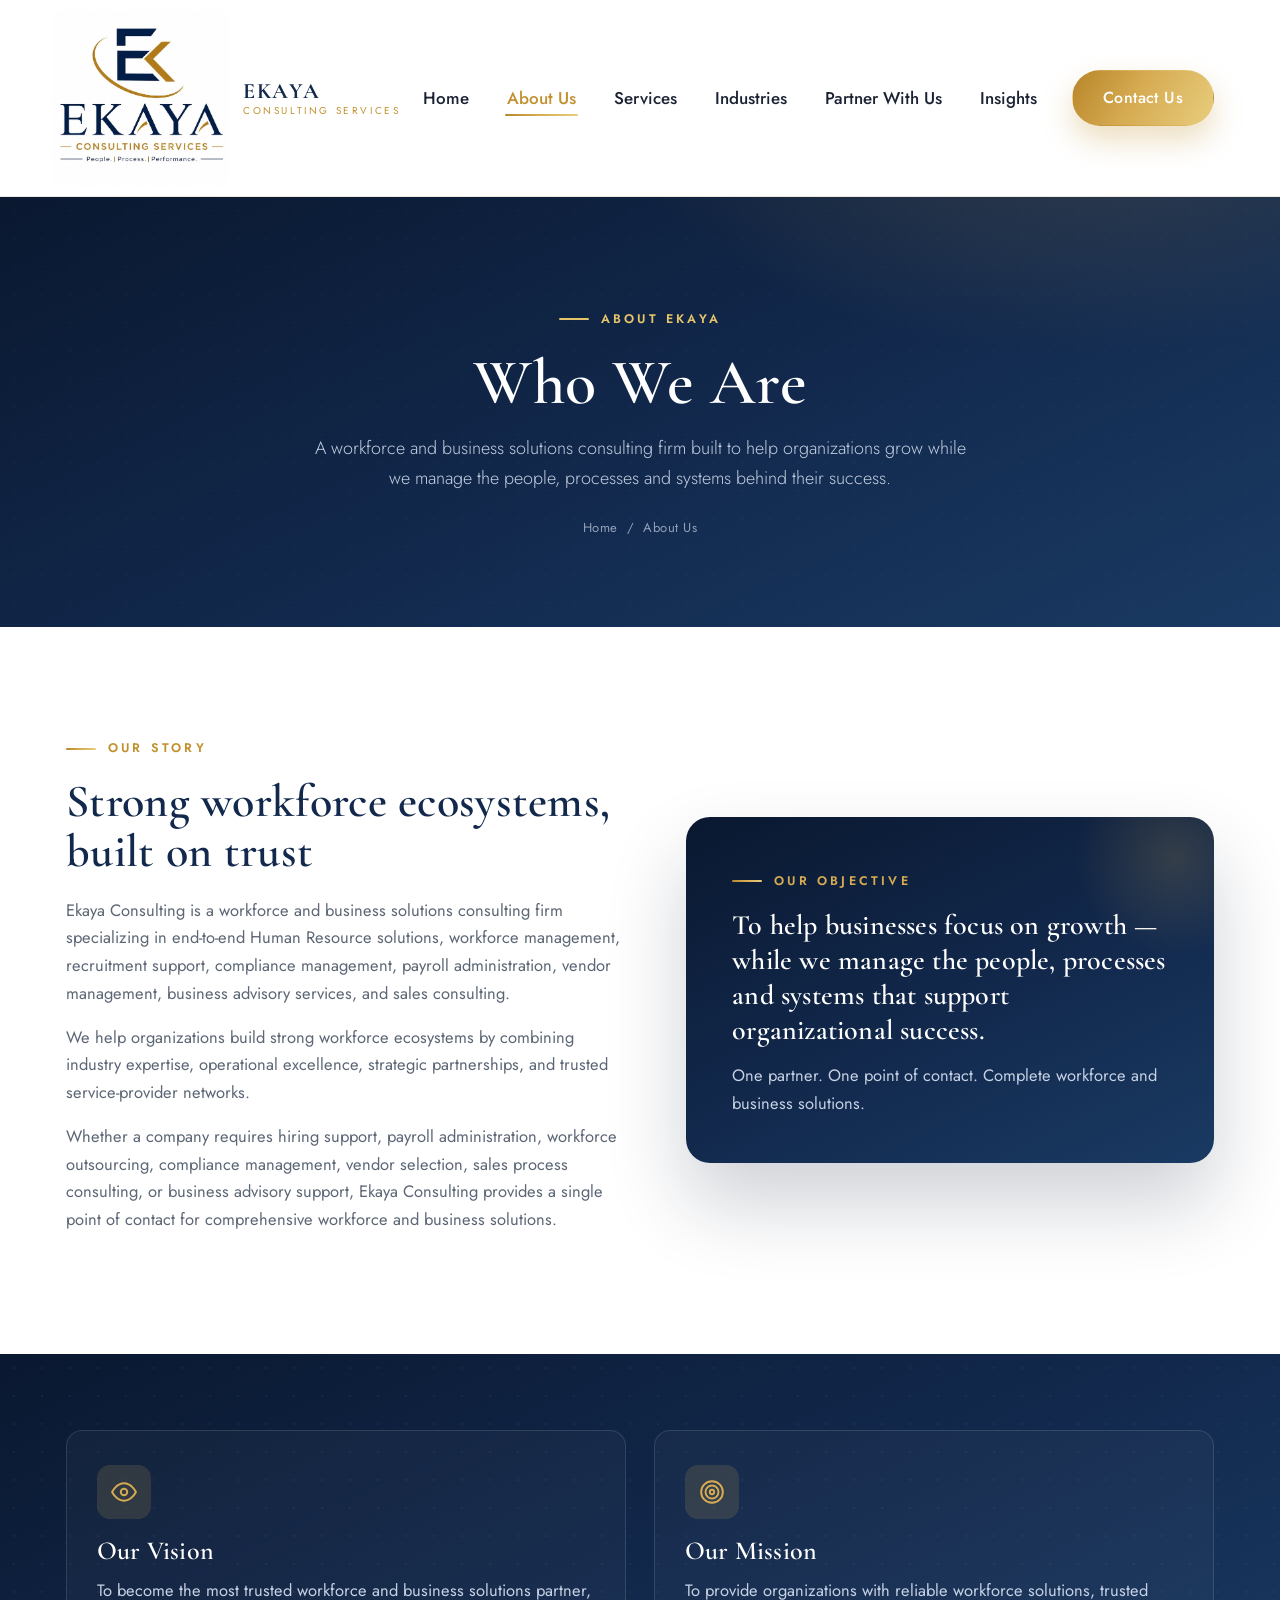
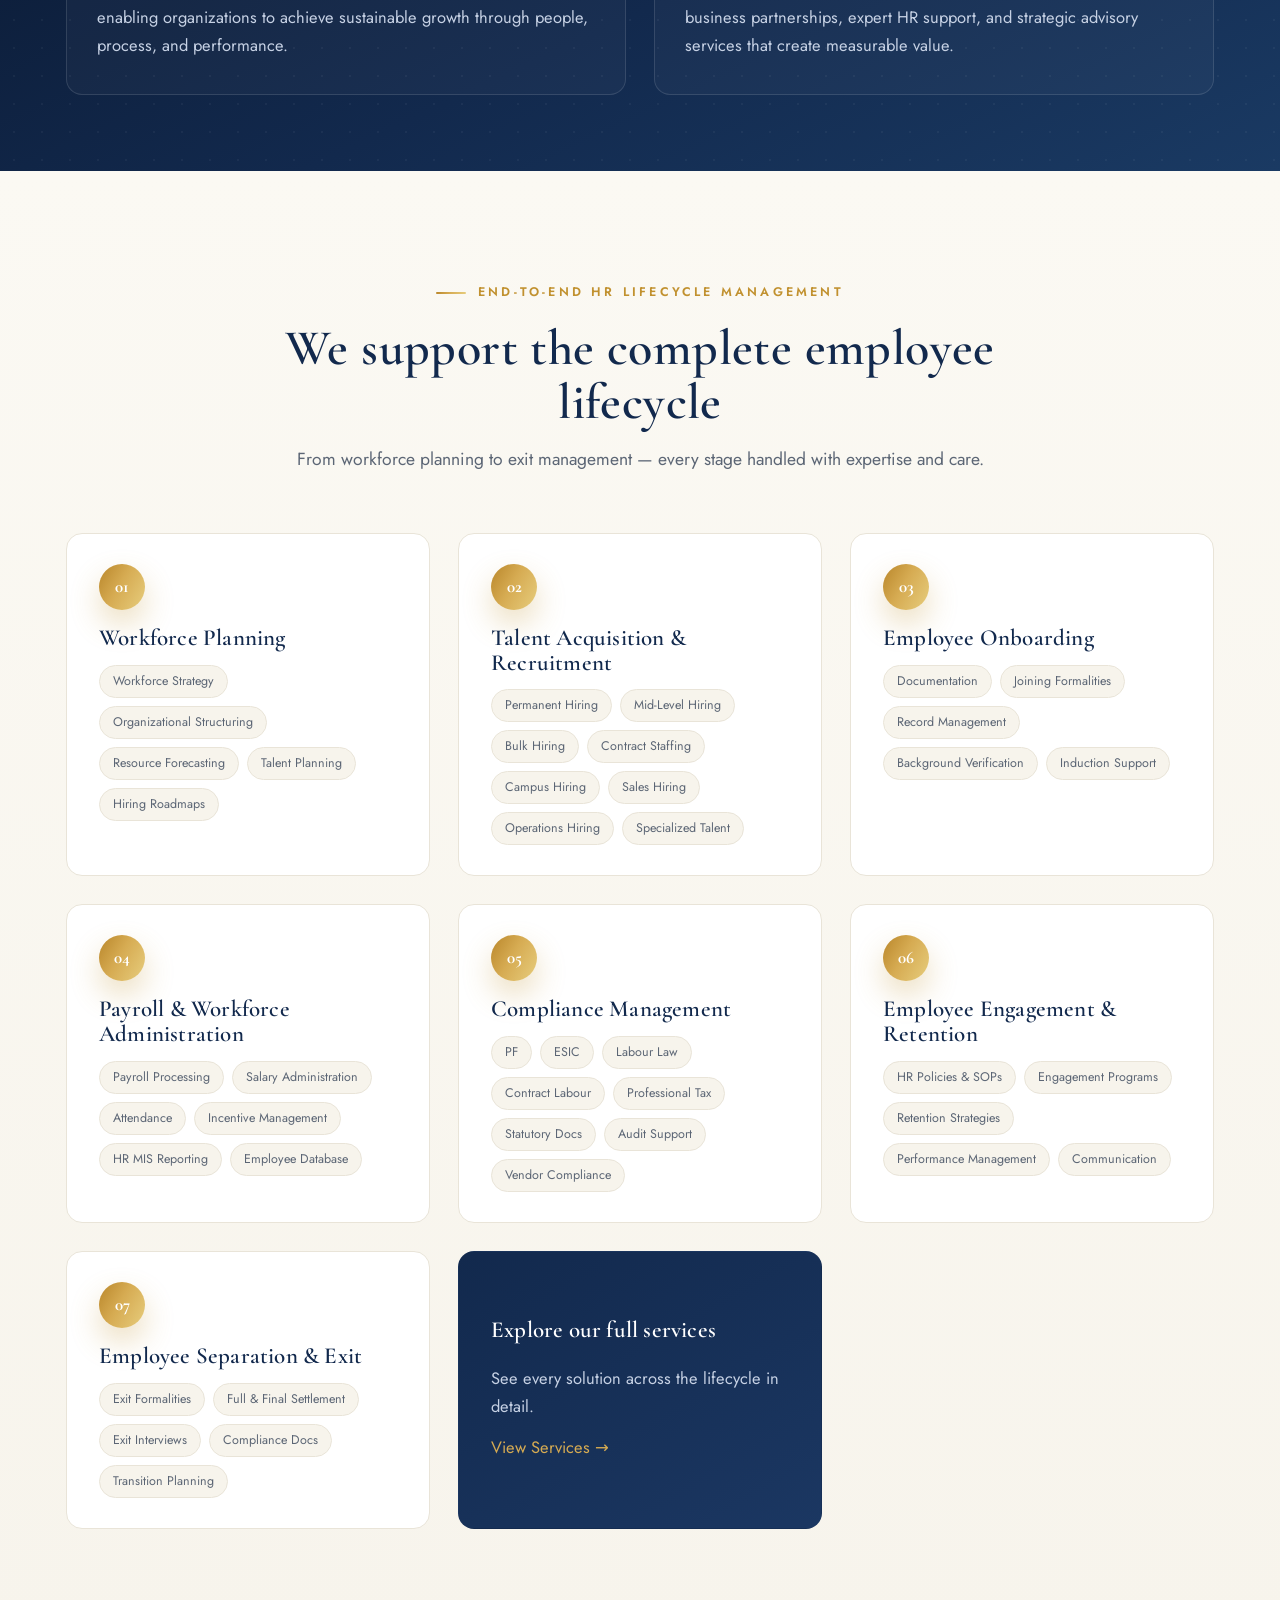
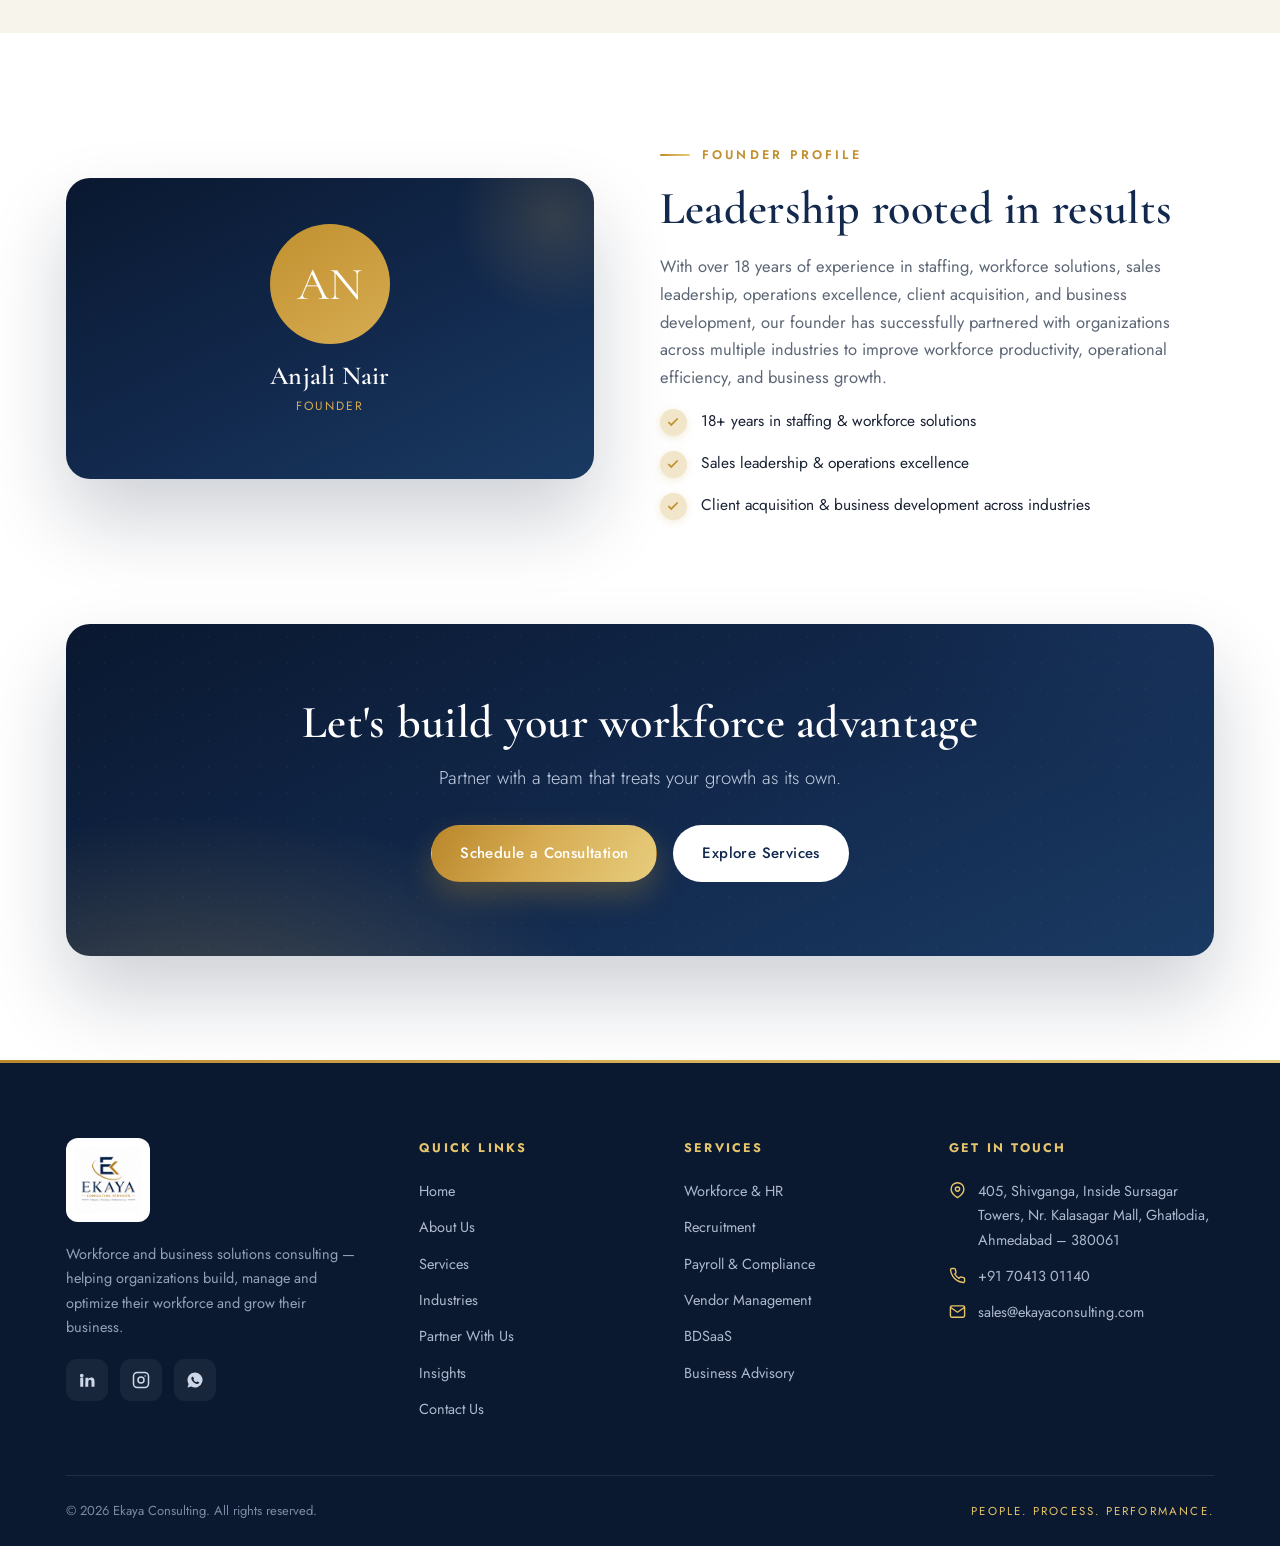
==== about.html @ 7d1adb09 "Ekaya Consulting website — initial sample" ====
<!DOCTYPE html>
<html lang="en">
<head>
  <meta charset="UTF-8" />
  <meta name="viewport" content="width=device-width, initial-scale=1.0" />
  <title>About Us — Ekaya Consulting</title>
  <meta name="description" content="Ekaya Consulting is a workforce and business solutions consulting firm delivering end-to-end HR lifecycle management, vendor management, compliance and business advisory." />
  <link rel="icon" href="assets/img/ekaya-logo.jpeg" />
  <link rel="preconnect" href="https://fonts.googleapis.com" />
  <link rel="preconnect" href="https://fonts.gstatic.com" crossorigin />
  <link href="https://fonts.googleapis.com/css2?family=Cormorant+Garamond:wght@500;600;700&family=Jost:wght@300;400;500;600&display=swap" rel="stylesheet" />
  <link rel="stylesheet" href="css/style.css" />
</head>
<body>

  <header class="site-header">
    <div class="container nav">
      <a class="brand" href="index.html" aria-label="Ekaya Consulting home">
        <img src="assets/img/ekaya-logo-tight.jpeg" alt="Ekaya Consulting logo" />
        <span class="brand-txt"><strong>EKAYA</strong><span>Consulting Services</span></span>
      </a>
      <button class="nav-toggle" aria-label="Menu" aria-expanded="false"><span></span><span></span><span></span></button>
      <ul class="nav-links">
        <li><a href="index.html">Home</a></li>
        <li><a href="about.html" class="active">About Us</a></li>
        <li><a href="services.html">Services</a></li>
        <li><a href="industries.html">Industries</a></li>
        <li><a href="partner.html">Partner With Us</a></li>
        <li><a href="insights.html">Insights</a></li>
        <li class="nav-cta"><a href="contact.html" class="btn btn--gold">Contact Us</a></li>
      </ul>
    </div>
  </header>

  <!-- PAGE HERO -->
  <section class="page-hero">
    <div class="container">
      <span class="eyebrow">About Ekaya</span>
      <h1>Who We Are</h1>
      <p>A workforce and business solutions consulting firm built to help organizations grow while we manage the people, processes and systems behind their success.</p>
      <div class="crumbs"><a href="index.html">Home</a> &nbsp;/&nbsp; About Us</div>
    </div>
  </section>

  <!-- INTRO -->
  <section class="section">
    <div class="container split">
      <div class="reveal">
        <span class="eyebrow">Our Story</span>
        <h2>Strong workforce ecosystems, built on trust</h2>
        <p>Ekaya Consulting is a workforce and business solutions consulting firm specializing in end-to-end Human Resource solutions, workforce management, recruitment support, compliance management, payroll administration, vendor management, business advisory services, and sales consulting.</p>
        <p>We help organizations build strong workforce ecosystems by combining industry expertise, operational excellence, strategic partnerships, and trusted service-provider networks.</p>
        <p>Whether a company requires hiring support, payroll administration, workforce outsourcing, compliance management, vendor selection, sales process consulting, or business advisory support, Ekaya Consulting provides a single point of contact for comprehensive workforce and business solutions.</p>
      </div>
      <div class="reveal d1">
        <div class="media-frame">
          <span class="eyebrow" style="color:var(--gold-light)">Our Objective</span>
          <h3 style="color:#fff;font-size:28px;margin:16px 0 14px;line-height:1.25">To help businesses focus on growth — while we manage the people, processes and systems that support organizational success.</h3>
          <p style="color:#c6d1e4;margin:0">One partner. One point of contact. Complete workforce and business solutions.</p>
        </div>
      </div>
    </div>
  </section>

  <!-- VISION / MISSION -->
  <section class="section--tight section--navy">
    <div class="container grid grid-2">
      <div class="reveal" style="padding:34px 30px;border:1px solid rgba(255,255,255,.12);border-radius:var(--radius);background:rgba(255,255,255,.03)">
        <div class="ic" style="width:54px;height:54px;border-radius:13px;background:rgba(214,171,82,.15);color:var(--gold-light);display:grid;place-items:center;margin-bottom:18px"><svg viewBox="0 0 24 24" fill="none" stroke="currentColor" stroke-width="1.8" style="width:26px;height:26px"><path d="M1 12s4-8 11-8 11 8 11 8-4 8-11 8-11-8-11-8z"/><circle cx="12" cy="12" r="3"/></svg></div>
        <h3 style="font-size:26px;margin-bottom:12px">Our Vision</h3>
        <p style="color:#c6d1e4">To become the most trusted workforce and business solutions partner, enabling organizations to achieve sustainable growth through people, process, and performance.</p>
      </div>
      <div class="reveal d1" style="padding:34px 30px;border:1px solid rgba(255,255,255,.12);border-radius:var(--radius);background:rgba(255,255,255,.03)">
        <div class="ic" style="width:54px;height:54px;border-radius:13px;background:rgba(214,171,82,.15);color:var(--gold-light);display:grid;place-items:center;margin-bottom:18px"><svg viewBox="0 0 24 24" fill="none" stroke="currentColor" stroke-width="1.8" style="width:26px;height:26px"><circle cx="12" cy="12" r="10"/><circle cx="12" cy="12" r="6"/><circle cx="12" cy="12" r="2"/></svg></div>
        <h3 style="font-size:26px;margin-bottom:12px">Our Mission</h3>
        <p style="color:#c6d1e4">To provide organizations with reliable workforce solutions, trusted business partnerships, expert HR support, and strategic advisory services that create measurable value.</p>
      </div>
    </div>
  </section>

  <!-- HR LIFECYCLE -->
  <section class="section section--cream">
    <div class="container">
      <div class="section-head center reveal">
        <span class="eyebrow">End-to-End HR Lifecycle Management</span>
        <h2>We support the complete employee lifecycle</h2>
        <p>From workforce planning to exit management — every stage handled with expertise and care.</p>
      </div>
      <div class="grid grid-3">
        <div class="tl-item reveal">
          <div class="tl-num">01</div>
          <h3>Workforce Planning</h3>
          <div class="tl-tags"><span>Workforce Strategy</span><span>Organizational Structuring</span><span>Resource Forecasting</span><span>Talent Planning</span><span>Hiring Roadmaps</span></div>
        </div>
        <div class="tl-item reveal d1">
          <div class="tl-num">02</div>
          <h3>Talent Acquisition &amp; Recruitment</h3>
          <div class="tl-tags"><span>Permanent Hiring</span><span>Mid-Level Hiring</span><span>Bulk Hiring</span><span>Contract Staffing</span><span>Campus Hiring</span><span>Sales Hiring</span><span>Operations Hiring</span><span>Specialized Talent</span></div>
        </div>
        <div class="tl-item reveal d2">
          <div class="tl-num">03</div>
          <h3>Employee Onboarding</h3>
          <div class="tl-tags"><span>Documentation</span><span>Joining Formalities</span><span>Record Management</span><span>Background Verification</span><span>Induction Support</span></div>
        </div>
        <div class="tl-item reveal">
          <div class="tl-num">04</div>
          <h3>Payroll &amp; Workforce Administration</h3>
          <div class="tl-tags"><span>Payroll Processing</span><span>Salary Administration</span><span>Attendance</span><span>Incentive Management</span><span>HR MIS Reporting</span><span>Employee Database</span></div>
        </div>
        <div class="tl-item reveal d1">
          <div class="tl-num">05</div>
          <h3>Compliance Management</h3>
          <div class="tl-tags"><span>PF</span><span>ESIC</span><span>Labour Law</span><span>Contract Labour</span><span>Professional Tax</span><span>Statutory Docs</span><span>Audit Support</span><span>Vendor Compliance</span></div>
        </div>
        <div class="tl-item reveal d2">
          <div class="tl-num">06</div>
          <h3>Employee Engagement &amp; Retention</h3>
          <div class="tl-tags"><span>HR Policies &amp; SOPs</span><span>Engagement Programs</span><span>Retention Strategies</span><span>Performance Management</span><span>Communication</span></div>
        </div>
        <div class="tl-item reveal">
          <div class="tl-num">07</div>
          <h3>Employee Separation &amp; Exit</h3>
          <div class="tl-tags"><span>Exit Formalities</span><span>Full &amp; Final Settlement</span><span>Exit Interviews</span><span>Compliance Docs</span><span>Transition Planning</span></div>
        </div>
        <a href="services.html" class="tl-item reveal d1" style="display:flex;flex-direction:column;justify-content:center;background:linear-gradient(150deg,var(--navy),var(--navy-800));border-color:transparent">
          <h3 style="color:#fff">Explore our full services</h3>
          <p style="color:#c6d1e4;margin-top:8px">See every solution across the lifecycle in detail.</p>
          <span class="more" style="color:var(--gold-light);margin-top:14px">View Services →</span>
        </a>
      </div>
    </div>
  </section>

  <!-- FOUNDER -->
  <section class="section">
    <div class="container split rev">
      <div class="reveal">
        <div class="media-frame" style="display:grid;place-items:center;min-height:300px">
          <div style="text-align:center">
            <div style="width:120px;height:120px;border-radius:50%;background:linear-gradient(150deg,var(--gold),var(--gold-light));display:grid;place-items:center;margin:0 auto 18px;font-family:var(--ff-display);font-size:46px;color:#fff">AN</div>
            <h3 style="color:#fff;font-size:26px">Anjali Nair</h3>
            <p style="color:var(--gold-light);letter-spacing:2px;text-transform:uppercase;font-size:12px;margin-top:6px">Founder</p>
          </div>
        </div>
      </div>
      <div class="reveal d1">
        <span class="eyebrow">Founder Profile</span>
        <h2>Leadership rooted in results</h2>
        <p>With over 18 years of experience in staffing, workforce solutions, sales leadership, operations excellence, client acquisition, and business development, our founder has successfully partnered with organizations across multiple industries to improve workforce productivity, operational efficiency, and business growth.</p>
        <ul class="checklist" style="margin-top:10px">
          <li><span class="tick"><svg viewBox="0 0 24 24" fill="none" stroke="currentColor" stroke-width="3"><path d="M4 12l5 5L20 6"/></svg></span><span>18+ years in staffing &amp; workforce solutions</span></li>
          <li><span class="tick"><svg viewBox="0 0 24 24" fill="none" stroke="currentColor" stroke-width="3"><path d="M4 12l5 5L20 6"/></svg></span><span>Sales leadership &amp; operations excellence</span></li>
          <li><span class="tick"><svg viewBox="0 0 24 24" fill="none" stroke="currentColor" stroke-width="3"><path d="M4 12l5 5L20 6"/></svg></span><span>Client acquisition &amp; business development across industries</span></li>
        </ul>
      </div>
    </div>
  </section>

  <!-- CTA -->
  <section class="section" style="padding-top:0">
    <div class="container">
      <div class="cta reveal">
        <h2>Let's build your workforce advantage</h2>
        <p>Partner with a team that treats your growth as its own.</p>
        <div class="cta-actions">
          <a href="contact.html" class="btn btn--gold">Schedule a Consultation</a>
          <a href="services.html" class="btn btn--light">Explore Services</a>
        </div>
      </div>
    </div>
  </section>

  <footer class="site-footer">
    <div class="container">
      <div class="footer-top">
        <div class="footer-brand">
          <img src="assets/img/ekaya-logo.jpeg" alt="Ekaya Consulting" />
          <p>Workforce and business solutions consulting — helping organizations build, manage and optimize their workforce and grow their business.</p>
          <div class="socials">
            <a href="#" aria-label="LinkedIn"><svg viewBox="0 0 24 24" fill="currentColor"><path d="M4.98 3.5a2.5 2.5 0 1 1 0 5 2.5 2.5 0 0 1 0-5zM3 9h4v12H3zM10 9h3.8v1.7h.05c.53-1 1.83-2.05 3.77-2.05C21.4 8.65 22 11 22 14.1V21h-4v-6.1c0-1.45-.03-3.3-2-3.3-2 0-2.3 1.57-2.3 3.2V21h-4z"/></svg></a>
            <a href="#" aria-label="Instagram"><svg viewBox="0 0 24 24" fill="none" stroke="currentColor" stroke-width="2"><rect x="2" y="2" width="20" height="20" rx="5"/><circle cx="12" cy="12" r="4"/><circle cx="17.5" cy="6.5" r="1" fill="currentColor" stroke="none"/></svg></a>
            <a href="#" aria-label="WhatsApp"><svg viewBox="0 0 24 24" fill="currentColor"><path d="M12 2a10 10 0 0 0-8.5 15.2L2 22l4.9-1.4A10 10 0 1 0 12 2zm5.3 14.1c-.2.6-1.2 1.1-1.7 1.2-.4.1-1 .1-1.6-.1-.4-.1-.9-.3-1.5-.5-2.6-1.1-4.3-3.8-4.4-4-.1-.2-1-1.4-1-2.6 0-1.2.6-1.8.9-2 .2-.2.5-.3.7-.3h.5c.2 0 .4 0 .6.5l.8 1.9c.1.2.1.3 0 .5l-.4.6c-.2.2-.3.4-.1.6.1.3.7 1.1 1.5 1.7 1 .9 1.8 1.1 2 1.2.2.1.4.1.5-.1l.6-.7c.2-.2.3-.2.6-.1l1.8.9c.2.1.4.2.4.3.1.2.1.7-.1 1.3z"/></svg></a>
          </div>
        </div>
        <div class="footer-col">
          <h5>Quick Links</h5>
          <ul>
            <li><a href="index.html">Home</a></li>
            <li><a href="about.html">About Us</a></li>
            <li><a href="services.html">Services</a></li>
            <li><a href="industries.html">Industries</a></li>
            <li><a href="partner.html">Partner With Us</a></li>
            <li><a href="insights.html">Insights</a></li>
            <li><a href="contact.html">Contact Us</a></li>
          </ul>
        </div>
        <div class="footer-col">
          <h5>Services</h5>
          <ul>
            <li><a href="services.html">Workforce &amp; HR</a></li>
            <li><a href="services.html">Recruitment</a></li>
            <li><a href="services.html">Payroll &amp; Compliance</a></li>
            <li><a href="services.html">Vendor Management</a></li>
            <li><a href="services.html">BDSaaS</a></li>
            <li><a href="services.html">Business Advisory</a></li>
          </ul>
        </div>
        <div class="footer-col">
          <h5>Get in Touch</h5>
          <ul>
            <li class="row"><svg viewBox="0 0 24 24" fill="none" stroke="currentColor" stroke-width="2"><path d="M21 10c0 7-9 12-9 12s-9-5-9-12a9 9 0 0 1 18 0z"/><circle cx="12" cy="10" r="3"/></svg><span>405, Shivganga, Inside Sursagar Towers, Nr. Kalasagar Mall, Ghatlodia, Ahmedabad – 380061</span></li>
            <li class="row"><svg viewBox="0 0 24 24" fill="none" stroke="currentColor" stroke-width="2"><path d="M22 16.9v3a2 2 0 0 1-2.2 2 19.8 19.8 0 0 1-8.6-3 19.5 19.5 0 0 1-6-6 19.8 19.8 0 0 1-3-8.6A2 2 0 0 1 4.1 2h3a2 2 0 0 1 2 1.7c.1 1 .4 2 .7 2.9a2 2 0 0 1-.5 2.1L8.1 9.9a16 16 0 0 0 6 6l1.2-1.2a2 2 0 0 1 2.1-.5c.9.3 1.9.6 2.9.7a2 2 0 0 1 1.7 2z"/></svg><a href="tel:+917041301140">+91 70413 01140</a></li>
            <li class="row"><svg viewBox="0 0 24 24" fill="none" stroke="currentColor" stroke-width="2"><rect x="2" y="4" width="20" height="16" rx="2"/><path d="M2 6l10 7 10-7"/></svg><a href="mailto:sales@ekayaconsulting.com">sales@ekayaconsulting.com</a></li>
          </ul>
        </div>
      </div>
      <div class="footer-bottom">
        <span>© <span id="year">2026</span> Ekaya Consulting. All rights reserved.</span>
        <span class="tagline">People. Process. Performance.</span>
      </div>
    </div>
  </footer>

  <script src="js/main.js"></script>
</body>
</html>
---- css/style.css ----
/* ============================================================
   EKAYA CONSULTING — Global Stylesheet  (v2 — elevated design)
   Palette derived from brand logo (navy + gold)
   ============================================================ */

:root {
  --navy: #12294d;
  --navy-deep: #0a1830;
  --navy-800: #1b3762;
  --gold: #c1912f;
  --gold-light: #d6ab52;
  --gold-bright: #e6c46a;
  --gold-soft: #f1e6c9;
  --cream: #f7f4ec;
  --cream-2: #fbf9f3;
  --paper: #ffffff;
  --ink: #1a2233;
  --muted: #5c6675;
  --line: #e9e4d8;

  --grad-gold: linear-gradient(120deg, #b9862a 0%, #d6ab52 45%, #e7cd7d 100%);
  --grad-navy: linear-gradient(155deg, #0a1830 0%, #12294d 55%, #1a3a63 100%);
  --grad-icon: linear-gradient(150deg, #1a3a63, #0c1f3d);

  --shadow-sm: 0 2px 10px rgba(18, 41, 77, .07);
  --shadow-md: 0 16px 38px rgba(18, 41, 77, .12);
  --shadow-lg: 0 40px 80px rgba(10, 24, 48, .20);
  --shadow-gold: 0 14px 30px rgba(193, 145, 47, .30);

  --radius: 16px;
  --radius-lg: 24px;
  --radius-sm: 10px;
  --maxw: 1200px;
  --ease: cubic-bezier(.22, .61, .36, 1);
  --ease-back: cubic-bezier(.34, 1.56, .64, 1);

  --ff-display: "Cormorant Garamond", Georgia, serif;
  --ff-body: "Jost", "Inter", system-ui, -apple-system, sans-serif;
}

* { box-sizing: border-box; margin: 0; padding: 0; }

::selection { background: var(--gold); color: #fff; }

html { scroll-behavior: smooth; }

body {
  font-family: var(--ff-body);
  color: var(--ink);
  background: var(--paper);
  line-height: 1.68;
  font-size: 16.5px;
  -webkit-font-smoothing: antialiased;
  text-rendering: optimizeLegibility;
  overflow-x: hidden;
}

img { max-width: 100%; display: block; }
a { color: inherit; text-decoration: none; }

h1, h2, h3, h4 { font-family: var(--ff-display); font-weight: 600; line-height: 1.08; color: var(--navy); letter-spacing: .2px; }

.container { width: 100%; max-width: var(--maxw); margin-inline: auto; padding-inline: 26px; }

/* Scroll progress bar */
.scroll-progress {
  position: fixed; top: 0; left: 0; height: 3px; width: 0;
  background: var(--grad-gold); z-index: 200; transition: width .1s linear;
  box-shadow: 0 0 12px rgba(214,171,82,.6);
}

/* ---------- Utility ---------- */
.eyebrow {
  font-family: var(--ff-body);
  text-transform: uppercase;
  letter-spacing: 3.2px;
  font-size: 12.5px;
  font-weight: 600;
  color: var(--gold);
  display: inline-flex;
  align-items: center;
  gap: 12px;
}
.eyebrow::before { content: ""; width: 30px; height: 2px; background: var(--grad-gold); display: inline-block; border-radius: 2px; }

.section { padding: 104px 0; position: relative; }
.section--tight { padding: 76px 0; }
.section--cream { background: linear-gradient(180deg, var(--cream-2), var(--cream)); }
.section--navy { background: var(--grad-navy); color: #dfe6f1; position: relative; overflow: hidden; }
.section--navy::before {
  content: ""; position: absolute; inset: 0;
  background-image: radial-gradient(rgba(255,255,255,.045) 1px, transparent 1px);
  background-size: 28px 28px; pointer-events: none;
}
.section--navy h1, .section--navy h2, .section--navy h3 { color: #fff; }
.section--navy .container { position: relative; z-index: 1; }

.section-head { max-width: 740px; margin-bottom: 58px; }
.section-head.center { margin-inline: auto; text-align: center; }
.section-head.center .eyebrow { justify-content: center; }
.section-head h2 { font-size: clamp(32px, 4.2vw, 50px); margin: 18px 0 16px; letter-spacing: .4px; }
.section-head p { color: var(--muted); font-size: 17.5px; }
.section--navy .section-head p { color: #b9c4d6; }

.lead { font-size: 18.5px; color: var(--muted); }

/* ---------- Buttons ---------- */
.btn {
  position: relative; overflow: hidden;
  display: inline-flex; align-items: center; gap: 10px;
  font-family: var(--ff-body); font-weight: 500; font-size: 15px;
  letter-spacing: .4px;
  padding: 15px 28px; border-radius: 999px;
  border: 1.5px solid transparent; cursor: pointer;
  transition: transform .3s var(--ease), background .3s, color .3s, box-shadow .3s, border-color .3s;
  isolation: isolate;
}
.btn svg { width: 17px; height: 17px; transition: transform .3s var(--ease); }
.btn:hover svg { transform: translateX(4px); }
/* sheen sweep */
.btn::after {
  content: ""; position: absolute; top: 0; left: -120%; width: 60%; height: 100%; z-index: -1;
  background: linear-gradient(100deg, transparent, rgba(255,255,255,.35), transparent);
  transform: skewX(-20deg); transition: left .6s var(--ease);
}
.btn:hover::after { left: 130%; }
.btn--gold { background: var(--grad-gold); color: #fff; box-shadow: var(--shadow-gold); }
.btn--gold:hover { transform: translateY(-3px); box-shadow: 0 18px 34px rgba(193, 145, 47, .42); }
.btn--navy { background: var(--navy); color: #fff; box-shadow: 0 10px 24px rgba(18,41,77,.22); }
.btn--navy:hover { background: var(--navy-800); transform: translateY(-3px); }
.btn--ghost { background: transparent; color: var(--navy); border-color: var(--line); }
.btn--ghost:hover { border-color: var(--gold); color: var(--gold); transform: translateY(-3px); }
.btn--light { background: #fff; color: var(--navy); }
.btn--light:hover { transform: translateY(-3px); box-shadow: var(--shadow-md); }
.btn--outline-light { background: rgba(255,255,255,.04); border-color: rgba(255,255,255,.4); color: #fff; }
.btn--outline-light:hover { background: rgba(255,255,255,.12); border-color: #fff; transform: translateY(-3px); }

/* ============================================================
   HEADER
   ============================================================ */
.site-header {
  position: sticky; top: 0; z-index: 100;
  background: rgba(255,255,255,.82);
  backdrop-filter: saturate(150%) blur(16px);
  -webkit-backdrop-filter: saturate(150%) blur(16px);
  border-bottom: 1px solid rgba(233,228,216,.8);
  transition: box-shadow .3s, background .3s;
}
.site-header.scrolled { box-shadow: 0 6px 24px rgba(18,41,77,.08); background: rgba(255,255,255,.92); }
.nav { display: flex; align-items: center; justify-content: space-between; height: 196px; }
.brand { display: flex; align-items: center; gap: 14px; margin-left: -14px; }
.brand img { height: 177px; width: auto; border-radius: 10px; transition: transform .4s var(--ease-back); }
.brand:hover img { transform: scale(1.05); }
.brand-txt { display: flex; flex-direction: column; line-height: 1; }
.brand-txt strong { font-family: var(--ff-display); font-size: 22px; color: var(--navy); letter-spacing: 1.5px; font-weight: 700; }
.brand-txt span { font-size: 10px; letter-spacing: 2.6px; text-transform: uppercase; color: var(--gold); margin-top: 4px; }

.nav-links { display: flex; align-items: center; gap: 4px; list-style: none; }
.nav-links > li > a:not(.btn) {
  font-size: 17px; font-weight: 500; color: var(--ink);
  padding: 10px 17px; border-radius: 8px; position: relative;
  transition: color .25s;
}
.nav-links > li > a:not(.btn)::after {
  content: ""; position: absolute; left: 15px; right: 15px; bottom: 4px; height: 2px;
  background: var(--grad-gold); border-radius: 2px; transform: scaleX(0); transform-origin: center;
  transition: transform .3s var(--ease);
}
.nav-links > li > a:not(.btn):hover { color: var(--navy); }
.nav-links > li > a:not(.btn):hover::after { transform: scaleX(1); }
.nav-links > li > a.active:not(.btn) { color: var(--gold); }
.nav-links > li > a.active:not(.btn)::after { transform: scaleX(1); }
.nav-cta { margin-left: 14px; }
.nav-cta .btn { font-size: 16px; padding: 14px 30px; }

.nav-toggle { display: none; background: none; border: 0; cursor: pointer; width: 46px; height: 46px; border-radius: 10px; }
.nav-toggle span { display: block; width: 24px; height: 2px; background: var(--navy); margin: 5px auto; transition: .3s; border-radius: 2px; }
.nav-toggle.open span:nth-child(1) { transform: translateY(7px) rotate(45deg); }
.nav-toggle.open span:nth-child(2) { opacity: 0; }
.nav-toggle.open span:nth-child(3) { transform: translateY(-7px) rotate(-45deg); }

/* ============================================================
   HERO
   ============================================================ */
.hero {
  position: relative; overflow: hidden;
  background:
    radial-gradient(1200px 640px at 82% -12%, rgba(214,171,82,.22), transparent 58%),
    radial-gradient(900px 500px at 8% 118%, rgba(27,55,98,.55), transparent 60%),
    var(--grad-navy);
  color: #eaf0fb;
  padding: 132px 0 138px;
}
.hero::after {
  content: ""; position: absolute; inset: 0;
  background-image: radial-gradient(rgba(255,255,255,.05) 1px, transparent 1px);
  background-size: 30px 30px; opacity: .55; pointer-events: none;
}
/* animated gold orbit echoing the logo swoosh */
.hero-orbit {
  position: absolute; top: -8%; right: -10%; width: 640px; height: 640px; pointer-events: none; z-index: 1;
  opacity: .5;
}
.hero-orbit::before, .hero-orbit::after {
  content: ""; position: absolute; inset: 0; border-radius: 50%;
  border: 1.5px solid transparent;
  background: conic-gradient(from 0deg, transparent 0 60%, rgba(214,171,82,.7) 78%, transparent 92%) border-box;
  -webkit-mask: linear-gradient(#000 0 0) padding-box, linear-gradient(#000 0 0);
  -webkit-mask-composite: xor; mask-composite: exclude;
  animation: spin 22s linear infinite;
}
.hero-orbit::after { inset: 90px; animation-duration: 32s; animation-direction: reverse; opacity: .7; }
@keyframes spin { to { transform: rotate(360deg); } }

.hero .container { position: relative; z-index: 2; max-width: 920px; }
.hero .eyebrow { color: var(--gold-bright); }
.hero .eyebrow::before { background: var(--gold-bright); }
.hero h1 {
  color: #fff; font-size: clamp(46px, 6.8vw, 84px); line-height: .98;
  margin: 24px 0 8px; letter-spacing: 1.5px; font-weight: 700;
}
.hero h1 .accent { background: var(--grad-gold); -webkit-background-clip: text; background-clip: text; color: transparent; }
.hero .tagline { font-family: var(--ff-body); font-weight: 300; letter-spacing: 7px; text-transform: uppercase; font-size: 14px; color: var(--gold-bright); margin-bottom: 28px; }
.hero p.sub { font-size: 21px; color: #d3dcec; max-width: 730px; font-weight: 300; }
.hero p.desc { font-size: 16px; color: #a9b6cc; max-width: 730px; margin-top: 18px; }
.hero-actions { display: flex; gap: 16px; flex-wrap: wrap; margin-top: 40px; }

.hero-stats { display: flex; gap: 20px; flex-wrap: wrap; margin-top: 64px; }
.hero-stats .stat {
  flex: 1 1 150px; padding: 22px 24px; border-radius: var(--radius);
  background: rgba(255,255,255,.05); border: 1px solid rgba(255,255,255,.12);
  backdrop-filter: blur(6px); transition: transform .3s var(--ease), background .3s, border-color .3s;
}
.hero-stats .stat:hover { transform: translateY(-5px); background: rgba(255,255,255,.09); border-color: rgba(214,171,82,.4); }
.hero-stats .stat strong { font-family: var(--ff-display); font-size: 44px; color: #fff; display: block; line-height: 1; }
.hero-stats .stat span { font-size: 13px; color: #a7b5cc; letter-spacing: .4px; margin-top: 6px; display: block; }
.hero-stats .stat strong em { color: var(--gold-bright); font-style: normal; }

/* Page hero (interior pages) */
.page-hero {
  position: relative; overflow: hidden;
  background:
    radial-gradient(900px 520px at 85% -30%, rgba(214,171,82,.2), transparent 55%),
    var(--grad-navy);
  color: #eaf0fb; padding: 104px 0 88px; text-align: center;
}
.page-hero::after {
  content: ""; position: absolute; inset: 0;
  background-image: radial-gradient(rgba(255,255,255,.045) 1px, transparent 1px);
  background-size: 28px 28px; opacity: .5; pointer-events: none;
}
.page-hero .container { position: relative; z-index: 1; }
.page-hero h1 { color: #fff; font-size: clamp(38px, 5.4vw, 64px); margin: 18px 0 16px; letter-spacing: .5px; }
.page-hero p { color: #c3cee0; max-width: 660px; margin-inline: auto; font-size: 18px; font-weight: 300; }
.page-hero .eyebrow { color: var(--gold-bright); justify-content: center; }
.page-hero .eyebrow::before { background: var(--gold-bright); }
.crumbs { margin-top: 24px; font-size: 13px; color: #92a1ba; letter-spacing: .5px; }
.crumbs a:hover { color: var(--gold-bright); }

/* ============================================================
   CARDS / GRIDS
   ============================================================ */
.grid { display: grid; gap: 28px; }
.grid-2 { grid-template-columns: repeat(2, 1fr); }
.grid-3 { grid-template-columns: repeat(3, 1fr); }
.grid-4 { grid-template-columns: repeat(4, 1fr); }

.card {
  background: var(--paper); border: 1px solid var(--line);
  border-radius: var(--radius); padding: 36px 32px;
  transition: transform .4s var(--ease), box-shadow .4s, border-color .4s;
  position: relative; overflow: hidden;
}
.card::before {
  content: ""; position: absolute; left: 0; top: 0; height: 3px; width: 100%;
  background: var(--grad-gold);
  transform: scaleX(0); transform-origin: left; transition: transform .4s var(--ease);
}
.card::after {
  content: ""; position: absolute; right: -40px; top: -40px; width: 120px; height: 120px; border-radius: 50%;
  background: radial-gradient(circle, rgba(214,171,82,.12), transparent 70%);
  opacity: 0; transition: opacity .4s;
}
.card:hover { transform: translateY(-10px); box-shadow: var(--shadow-md); border-color: rgba(214,171,82,.35); }
.card:hover::before { transform: scaleX(1); }
.card:hover::after { opacity: 1; }
.card .ic {
  width: 60px; height: 60px; border-radius: 15px; display: grid; place-items: center;
  background: var(--grad-icon); color: var(--gold-bright);
  margin-bottom: 22px; position: relative;
  box-shadow: inset 0 0 0 1px rgba(214,171,82,.18), 0 10px 22px rgba(10,24,48,.22);
  transition: transform .4s var(--ease-back);
}
.card:hover .ic { transform: translateY(-3px) rotate(-4deg); }
.card .ic svg { width: 27px; height: 27px; }
.card h3 { font-size: 24px; margin-bottom: 10px; }
.card p { color: var(--muted); font-size: 15.5px; }
.card .more { margin-top: 18px; font-size: 13.5px; font-weight: 600; color: var(--gold); letter-spacing: .5px; display: inline-flex; align-items: center; gap: 6px; }

/* Split content */
.split { display: grid; grid-template-columns: 1.05fr 1fr; gap: 66px; align-items: center; }
.split.rev { grid-template-columns: 1fr 1.05fr; }
.split h2 { font-size: clamp(30px, 3.8vw, 46px); margin: 18px 0 20px; letter-spacing: .3px; }
.split p { color: var(--muted); margin-bottom: 16px; }

.media-frame {
  border-radius: var(--radius-lg); overflow: hidden; position: relative;
  background: var(--grad-navy);
  box-shadow: var(--shadow-lg); padding: 46px;
}
.media-frame::before {
  content: ""; position: absolute; top: -60px; right: -60px; width: 200px; height: 200px; border-radius: 50%;
  background: radial-gradient(circle, rgba(214,171,82,.18), transparent 70%);
}
.media-frame.plain { padding: 0; }

/* Checklist */
.checklist { list-style: none; display: grid; gap: 14px; position: relative; }
.checklist li { display: flex; gap: 14px; align-items: flex-start; font-size: 15.5px; }
.checklist li .tick {
  flex: 0 0 auto; width: 27px; height: 27px; border-radius: 50%;
  background: var(--gold-soft); color: var(--gold); display: grid; place-items: center; margin-top: 1px;
  box-shadow: 0 2px 8px rgba(193,145,47,.18);
}
.checklist li .tick svg { width: 14px; height: 14px; }
.section--navy .checklist li { color: #cdd7e8; }
.section--navy .checklist .tick { background: rgba(214,171,82,.18); color: var(--gold-bright); box-shadow: none; }

/* Feature pill grid (Why choose) */
.pill-grid { display: grid; grid-template-columns: repeat(3, 1fr); gap: 18px; }
.pill {
  background: var(--paper); border: 1px solid var(--line); border-radius: var(--radius-sm);
  padding: 22px 24px; display: flex; gap: 15px; align-items: center;
  transition: transform .3s var(--ease), box-shadow .3s, border-color .3s;
  position: relative; overflow: hidden;
}
.pill::before {
  content: ""; position: absolute; left: 0; top: 0; bottom: 0; width: 3px; background: var(--grad-gold);
  transform: scaleY(0); transform-origin: top; transition: transform .35s var(--ease);
}
.pill:hover { transform: translateY(-5px); box-shadow: var(--shadow-sm); border-color: rgba(214,171,82,.35); }
.pill:hover::before { transform: scaleY(1); }
.pill .tick { flex: 0 0 auto; width: 36px; height: 36px; border-radius: 10px; background: var(--gold-soft); color: var(--gold); display: grid; place-items: center; transition: transform .35s var(--ease-back); }
.pill:hover .tick { transform: rotate(-8deg) scale(1.08); }
.pill .tick svg { width: 18px; height: 18px; }
.pill span { font-weight: 500; font-size: 15px; color: var(--navy); }

/* Industries */
.ind-grid { display: grid; grid-template-columns: repeat(5, 1fr); gap: 20px; }
.ind {
  background: var(--paper); border: 1px solid var(--line); border-radius: var(--radius);
  padding: 34px 18px; text-align: center; position: relative; overflow: hidden;
  transition: transform .4s var(--ease), box-shadow .4s;
}
.ind::before {
  content: ""; position: absolute; inset: 0; background: var(--grad-navy); opacity: 0; transition: opacity .4s; z-index: 0;
}
.ind > * { position: relative; z-index: 1; }
.ind:hover { transform: translateY(-8px); box-shadow: var(--shadow-md); }
.ind:hover::before { opacity: 1; }
.ind:hover .ind-ic { color: var(--gold-bright); transform: translateY(-3px) scale(1.08); }
.ind:hover h4 { color: #fff; }
.ind-ic { color: var(--navy); margin-bottom: 16px; display: grid; place-items: center; transition: color .4s, transform .4s var(--ease-back); }
.ind-ic svg { width: 36px; height: 36px; }
.ind h4 { font-size: 18px; transition: color .4s; }

/* Stat band */
.statband { display: grid; grid-template-columns: repeat(4, 1fr); gap: 30px; text-align: center; }
.statband .s { padding: 10px; }
.statband .s strong { font-family: var(--ff-display); font-size: 54px; background: var(--grad-gold); -webkit-background-clip: text; background-clip: text; color: transparent; display: block; line-height: 1; }
.statband .s span { font-size: 14px; color: #b9c4d6; letter-spacing: .5px; margin-top: 8px; display: block; }

/* Timeline (HR lifecycle) */
.timeline { position: relative; display: grid; gap: 28px; }
.tl-item {
  background: var(--paper); border: 1px solid var(--line); border-radius: var(--radius);
  padding: 30px 32px; position: relative; overflow: hidden;
  transition: transform .4s var(--ease), box-shadow .4s, border-color .4s;
}
.tl-item:hover { transform: translateY(-7px); box-shadow: var(--shadow-md); border-color: rgba(214,171,82,.3); }
.tl-num {
  font-family: var(--ff-display); font-size: 17px; font-weight: 700; color: #fff;
  background: var(--grad-gold);
  width: 46px; height: 46px; border-radius: 50%; display: grid; place-items: center; margin-bottom: 16px;
  box-shadow: var(--shadow-gold);
}
.tl-item h3 { font-size: 23px; margin-bottom: 14px; }
.tl-tags { display: flex; flex-wrap: wrap; gap: 8px; }
.tl-tags span { font-size: 12.5px; background: var(--cream); border: 1px solid var(--line); color: var(--muted); padding: 5px 13px; border-radius: 999px; transition: background .25s, color .25s; }
.tl-item:hover .tl-tags span { background: var(--cream-2); }

/* Service detail block */
.svc {
  background: var(--paper); border: 1px solid var(--line); border-radius: var(--radius-lg);
  padding: 44px; scroll-margin-top: 110px; position: relative; overflow: hidden;
  transition: box-shadow .4s, border-color .4s;
}
.svc::before {
  content: ""; position: absolute; left: 0; top: 0; bottom: 0; width: 4px; background: var(--grad-gold);
  transform: scaleY(0); transform-origin: top; transition: transform .4s var(--ease);
}
.svc:hover { box-shadow: var(--shadow-md); border-color: rgba(214,171,82,.3); }
.svc:hover::before { transform: scaleY(1); }
.svc-head { display: flex; align-items: center; gap: 22px; margin-bottom: 24px; }
.svc-no { font-family: var(--ff-display); font-size: 46px; font-weight: 700; background: var(--grad-gold); -webkit-background-clip: text; background-clip: text; color: transparent; line-height: 1; }
.svc-head h3 { font-size: 28px; }
.svc-desc { color: var(--muted); margin-bottom: 24px; font-size: 16.5px; }
.svc-tag { font-size: 12px; letter-spacing: 1.6px; text-transform: uppercase; color: var(--gold); font-weight: 600; margin-bottom: 14px; }
.svc-cols { columns: 2; column-gap: 36px; }
.svc-cols ul { list-style: none; }
.svc-cols li { break-inside: avoid; display: flex; gap: 11px; align-items: flex-start; margin-bottom: 12px; font-size: 15px; color: var(--ink); }
.svc-cols li::before { content: ""; flex: 0 0 auto; width: 7px; height: 7px; border-radius: 2px; background: var(--grad-gold); transform: rotate(45deg); margin-top: 8px; }

.subgroup { margin-top: 8px; }
.subgroup h4 { font-family: var(--ff-body); font-size: 15px; font-weight: 700; color: var(--navy); margin: 20px 0 12px; padding-left: 14px; border-left: 3px solid var(--gold); }

/* Anchor chips */
.chips { display: flex; flex-wrap: wrap; gap: 10px; justify-content: center; margin-top: 34px; }
.chips a {
  font-size: 13.5px; font-weight: 500; padding: 10px 20px; border-radius: 999px;
  background: rgba(255,255,255,.08); border: 1px solid rgba(255,255,255,.2); color: #eaf0fb;
  backdrop-filter: blur(4px); transition: all .3s;
}
.chips a:hover { background: var(--grad-gold); color: #fff; border-color: transparent; transform: translateY(-2px); }

/* Partnership models */
.model {
  background: var(--paper); border: 1px solid var(--line); border-radius: var(--radius);
  padding: 32px; text-align: center; transition: transform .4s var(--ease), box-shadow .4s, border-color .4s;
}
.model:hover { transform: translateY(-8px); box-shadow: var(--shadow-md); border-color: rgba(214,171,82,.3); }
.model .num { font-family: var(--ff-display); font-weight: 700; background: var(--grad-gold); -webkit-background-clip: text; background-clip: text; color: transparent; font-size: 34px; margin-bottom: 10px; }
.model h4 { font-size: 20px; }

/* Insights topics */
.topic {
  display: flex; align-items: center; gap: 18px;
  background: var(--paper); border: 1px solid var(--line); border-radius: var(--radius);
  padding: 24px 26px; transition: transform .3s var(--ease), box-shadow .3s, border-color .3s;
}
.topic:hover { transform: translateX(8px); box-shadow: var(--shadow-sm); border-color: rgba(214,171,82,.35); }
.topic .ic { flex: 0 0 auto; width: 50px; height: 50px; border-radius: 13px; background: var(--grad-icon); color: var(--gold-bright); display: grid; place-items: center; box-shadow: inset 0 0 0 1px rgba(214,171,82,.16); transition: transform .35s var(--ease-back); }
.topic:hover .ic { transform: rotate(-5deg) scale(1.06); }
.topic .ic svg { width: 23px; height: 23px; }
.topic h4 { font-size: 19px; }

/* ============================================================
   CTA band
   ============================================================ */
.cta {
  position: relative; overflow: hidden;
  background:
    radial-gradient(760px 440px at 12% 130%, rgba(214,171,82,.28), transparent 55%),
    radial-gradient(600px 400px at 100% -20%, rgba(27,55,98,.6), transparent 60%),
    var(--grad-navy);
  color: #fff; text-align: center; border-radius: var(--radius-lg); padding: 74px 44px;
  box-shadow: var(--shadow-lg);
}
.cta::after {
  content: ""; position: absolute; inset: 0;
  background-image: radial-gradient(rgba(255,255,255,.05) 1px, transparent 1px);
  background-size: 26px 26px; opacity: .5; pointer-events: none;
}
.cta > * { position: relative; z-index: 1; }
.cta h2 { color: #fff; font-size: clamp(30px, 4vw, 46px); margin-bottom: 14px; letter-spacing: .3px; }
.cta p { color: #c6d1e4; max-width: 640px; margin: 0 auto 32px; font-size: 18.5px; font-weight: 300; }
.cta-actions { display: flex; gap: 16px; justify-content: center; flex-wrap: wrap; }

/* ============================================================
   FORMS
   ============================================================ */
.form-card {
  background: var(--paper); border: 1px solid var(--line); border-radius: var(--radius-lg);
  padding: 44px; box-shadow: var(--shadow-md);
}
.form-grid { display: grid; grid-template-columns: 1fr 1fr; gap: 20px; }
.field { display: flex; flex-direction: column; gap: 8px; }
.field.full { grid-column: 1 / -1; }
.field label { font-size: 13.5px; font-weight: 600; color: var(--navy); letter-spacing: .3px; }
.field input, .field select, .field textarea {
  font-family: var(--ff-body); font-size: 15px; color: var(--ink);
  padding: 14px 16px; border: 1.5px solid var(--line); border-radius: 11px;
  background: var(--cream-2); transition: border-color .25s, background .25s, box-shadow .25s;
}
.field textarea { resize: vertical; min-height: 120px; }
.field input:focus, .field select:focus, .field textarea:focus {
  outline: none; border-color: var(--gold); background: #fff;
  box-shadow: 0 0 0 4px rgba(193,145,47,.13);
}
.form-note { font-size: 13px; color: var(--muted); margin-top: 14px; }
.form-success {
  display: none; margin-top: 18px; padding: 15px 18px; border-radius: 11px;
  background: #eef7ee; border: 1px solid #cfe6cf; color: #24632c; font-size: 14.5px;
}
.form-success.show { display: block; animation: pop .4s var(--ease-back); }
@keyframes pop { from { transform: scale(.96); opacity: 0; } to { transform: scale(1); opacity: 1; } }

/* Contact info cards */
.info-card { display: flex; gap: 18px; align-items: flex-start; padding: 26px; border: 1px solid var(--line); border-radius: var(--radius); background: var(--paper); transition: box-shadow .3s, transform .3s, border-color .3s; }
.info-card:hover { box-shadow: var(--shadow-sm); transform: translateY(-4px); border-color: rgba(214,171,82,.35); }
.info-card .ic { flex: 0 0 auto; width: 52px; height: 52px; border-radius: 13px; background: var(--grad-icon); color: var(--gold-bright); display: grid; place-items: center; box-shadow: inset 0 0 0 1px rgba(214,171,82,.16); }
.info-card .ic svg { width: 22px; height: 22px; }
.info-card h4 { font-size: 18px; margin-bottom: 5px; }
.info-card p, .info-card a { color: var(--muted); font-size: 15px; }
.info-card a:hover { color: var(--gold); }

/* ============================================================
   FOOTER
   ============================================================ */
.site-footer { background: var(--navy-deep); color: #aeb9cc; padding: 78px 0 0; position: relative; }
.site-footer::before { content: ""; position: absolute; top: 0; left: 0; right: 0; height: 3px; background: var(--grad-gold); }
.footer-top { display: grid; grid-template-columns: 1.4fr 1fr 1fr 1.2fr; gap: 44px; padding-bottom: 54px; }
.footer-brand img { height: 84px; border-radius: 12px; margin-bottom: 20px; background: #fff; padding: 8px; }
.footer-brand p { font-size: 14.5px; color: #93a1ba; max-width: 300px; }
.footer-col h5 { font-family: var(--ff-body); text-transform: uppercase; letter-spacing: 2.2px; font-size: 12.5px; color: var(--gold-bright); margin-bottom: 20px; }
.footer-col ul { list-style: none; display: grid; gap: 12px; }
.footer-col a, .footer-col li { font-size: 14.5px; color: #aeb9cc; transition: color .25s, padding .25s; }
.footer-col a:hover { color: #fff; }
.footer-col ul li a:hover { padding-left: 4px; }
.footer-col .row { display: flex; gap: 12px; align-items: flex-start; }
.footer-col .row svg { width: 17px; height: 17px; color: var(--gold-bright); flex: 0 0 auto; margin-top: 3px; }
.socials { display: flex; gap: 12px; margin-top: 20px; }
.socials a { width: 42px; height: 42px; border-radius: 11px; display: grid; place-items: center; background: rgba(255,255,255,.06); color: #cdd7e8; transition: background .3s, color .3s, transform .3s; }
.socials a:hover { background: var(--grad-gold); color: #fff; transform: translateY(-4px); }
.socials svg { width: 18px; height: 18px; }
.footer-bottom { border-top: 1px solid rgba(255,255,255,.09); padding: 24px 0; display: flex; justify-content: space-between; align-items: center; gap: 14px; flex-wrap: wrap; font-size: 13px; color: #7c8aa3; }
.footer-bottom .tagline { color: var(--gold-bright); letter-spacing: 2.2px; text-transform: uppercase; font-size: 11.5px; }

/* Back to top */
.to-top {
  position: fixed; right: 26px; bottom: 26px; width: 50px; height: 50px; border-radius: 14px;
  background: var(--grad-gold); color: #fff; display: grid; place-items: center; cursor: pointer;
  border: none; box-shadow: var(--shadow-gold); z-index: 90;
  opacity: 0; visibility: hidden; transform: translateY(16px);
  transition: opacity .35s, visibility .35s, transform .35s var(--ease-back), box-shadow .3s;
}
.to-top.show { opacity: 1; visibility: visible; transform: translateY(0); }
.to-top:hover { transform: translateY(-4px); box-shadow: 0 18px 34px rgba(193,145,47,.45); }
.to-top svg { width: 22px; height: 22px; }

/* ============================================================
   Reveal animation
   ============================================================ */
.reveal { opacity: 0; transform: translateY(30px); transition: opacity .8s var(--ease), transform .8s var(--ease); }
.reveal.in { opacity: 1; transform: none; }
.reveal.d1 { transition-delay: .09s; }
.reveal.d2 { transition-delay: .18s; }
.reveal.d3 { transition-delay: .27s; }
.reveal.d4 { transition-delay: .36s; }

@media (prefers-reduced-motion: reduce) {
  * { animation: none !important; scroll-behavior: auto; }
  .reveal { opacity: 1; transform: none; transition: none; }
}

/* ============================================================
   RESPONSIVE
   ============================================================ */
@media (max-width: 1020px) {
  .grid-4 { grid-template-columns: repeat(2, 1fr); }
  .ind-grid { grid-template-columns: repeat(3, 1fr); }
  .footer-top { grid-template-columns: 1fr 1fr; }
  .pill-grid { grid-template-columns: repeat(2, 1fr); }
  .statband { grid-template-columns: repeat(2, 1fr); }
  .hero-orbit { opacity: .3; }
}
@media (max-width: 860px) {
  .nav-links {
    position: fixed; inset: 196px 0 auto 0; flex-direction: column; align-items: stretch;
    background: #fff; padding: 16px 22px 28px; gap: 4px; border-bottom: 1px solid var(--line);
    box-shadow: var(--shadow-md); transform: translateY(-145%); transition: transform .4s var(--ease);
  }
  .nav-links.open { transform: translateY(0); }
  .nav-links > li > a:not(.btn) { padding: 14px 12px; border-radius: 10px; }
  .nav-links > li > a:not(.btn)::after { display: none; }
  .nav-links > li > a:not(.btn):hover { background: var(--cream); }
  .nav-cta { margin: 8px 0 0; }
  .nav-toggle { display: block; }
  .section { padding: 74px 0; }
  .split, .split.rev { grid-template-columns: 1fr; gap: 38px; }
  .grid-2, .grid-3 { grid-template-columns: 1fr; }
  .svc-cols { columns: 1; }
  .hero { padding: 92px 0 100px; }
  .hero-orbit { display: none; }
}
@media (max-width: 560px) {
  .grid-4 { grid-template-columns: 1fr; }
  .ind-grid { grid-template-columns: repeat(2, 1fr); }
  .footer-top { grid-template-columns: 1fr; }
  .pill-grid { grid-template-columns: 1fr; }
  .statband { grid-template-columns: 1fr 1fr; }
  .form-grid { grid-template-columns: 1fr; }
  .cta { padding: 52px 24px; }
  .svc { padding: 30px 24px; }
  .hero-stats { gap: 12px; }
  .hero-stats .stat { flex-basis: 44%; padding: 16px 18px; }
  .hero-stats .stat strong { font-size: 34px; }
  .form-card { padding: 28px 22px; }
}
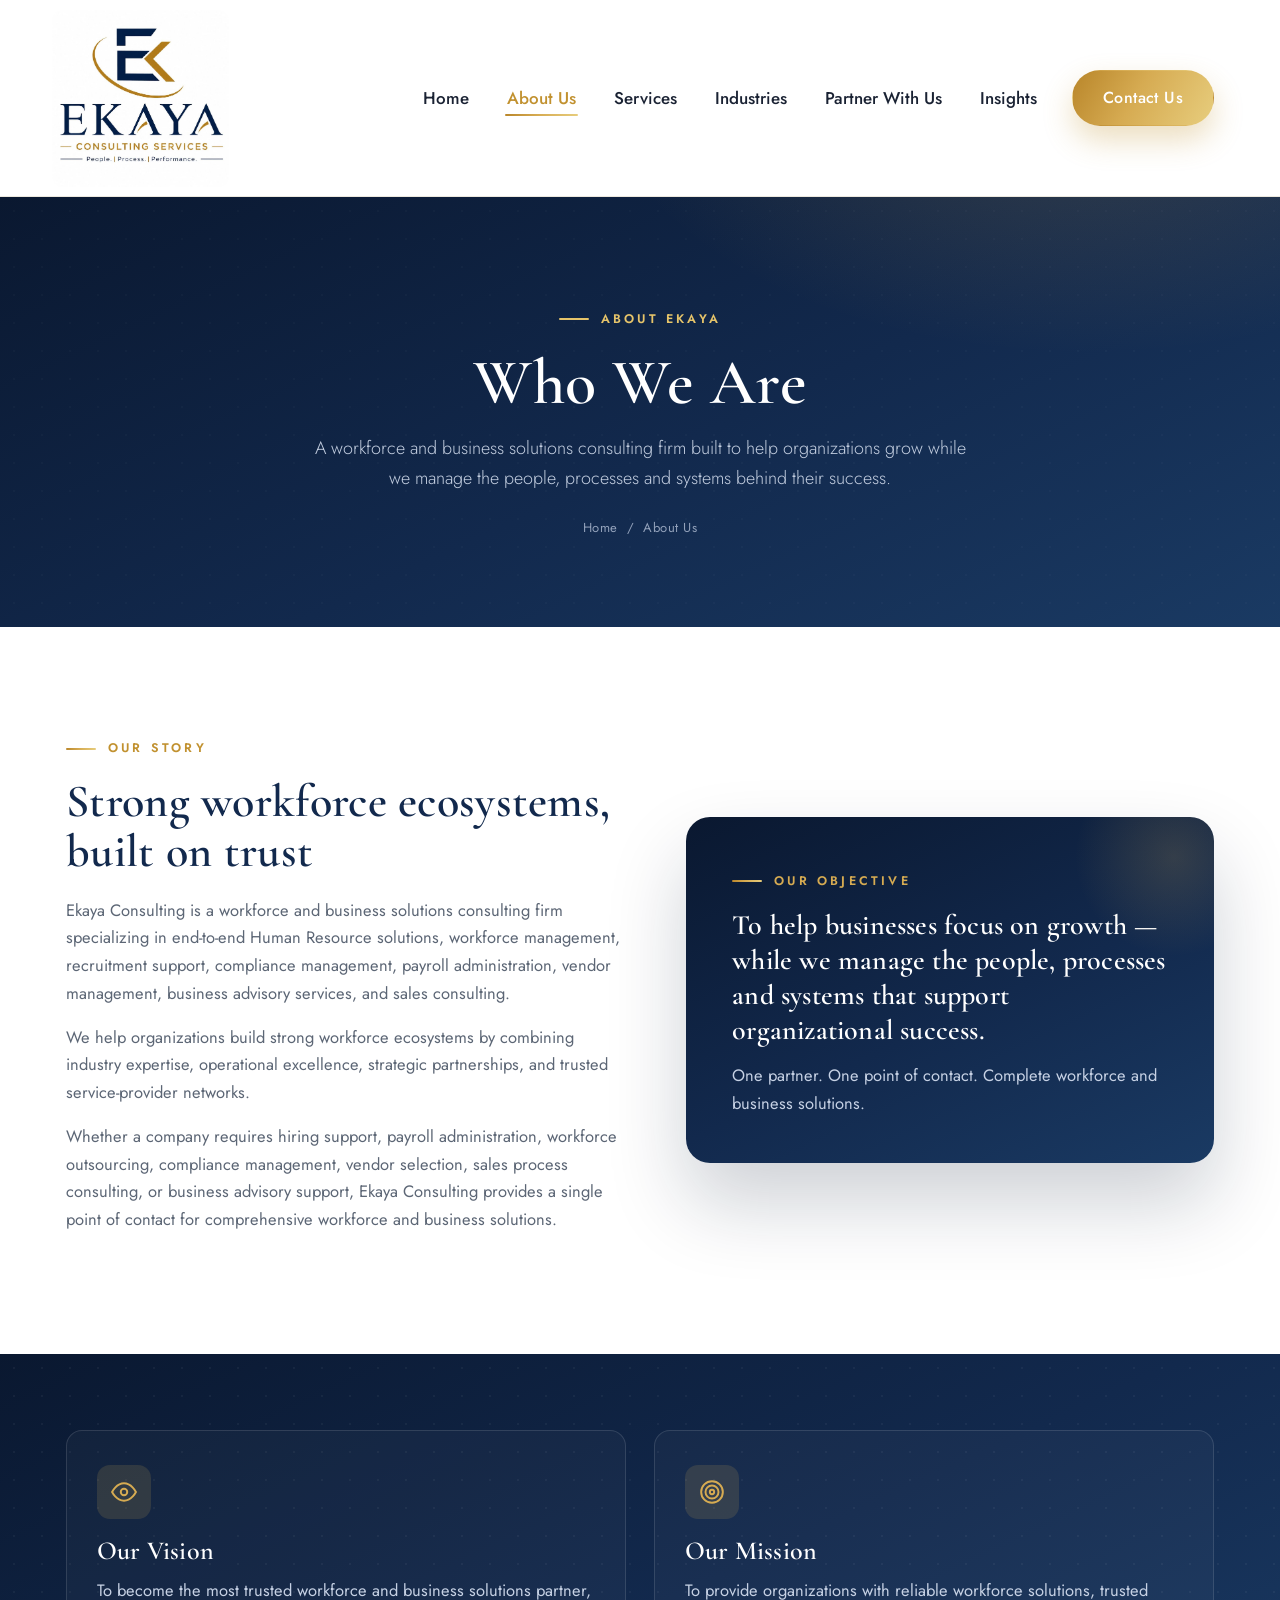
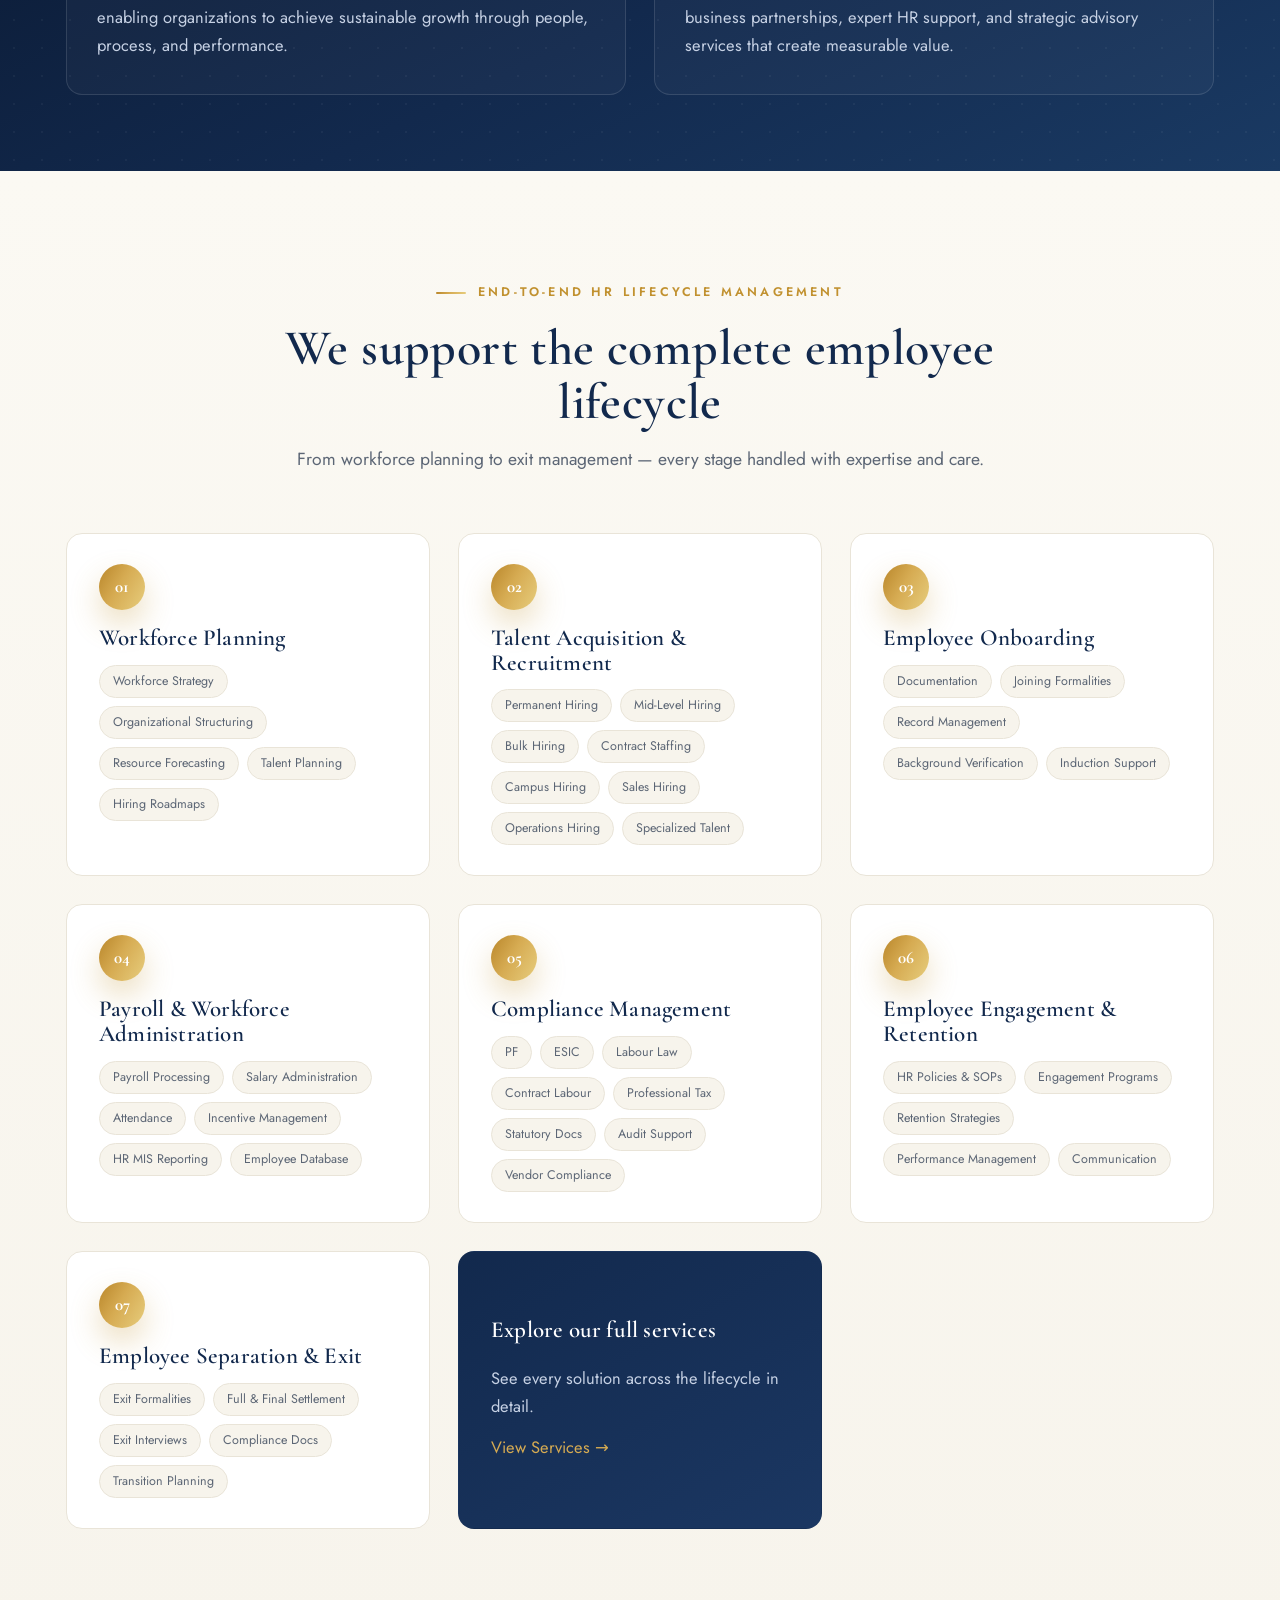
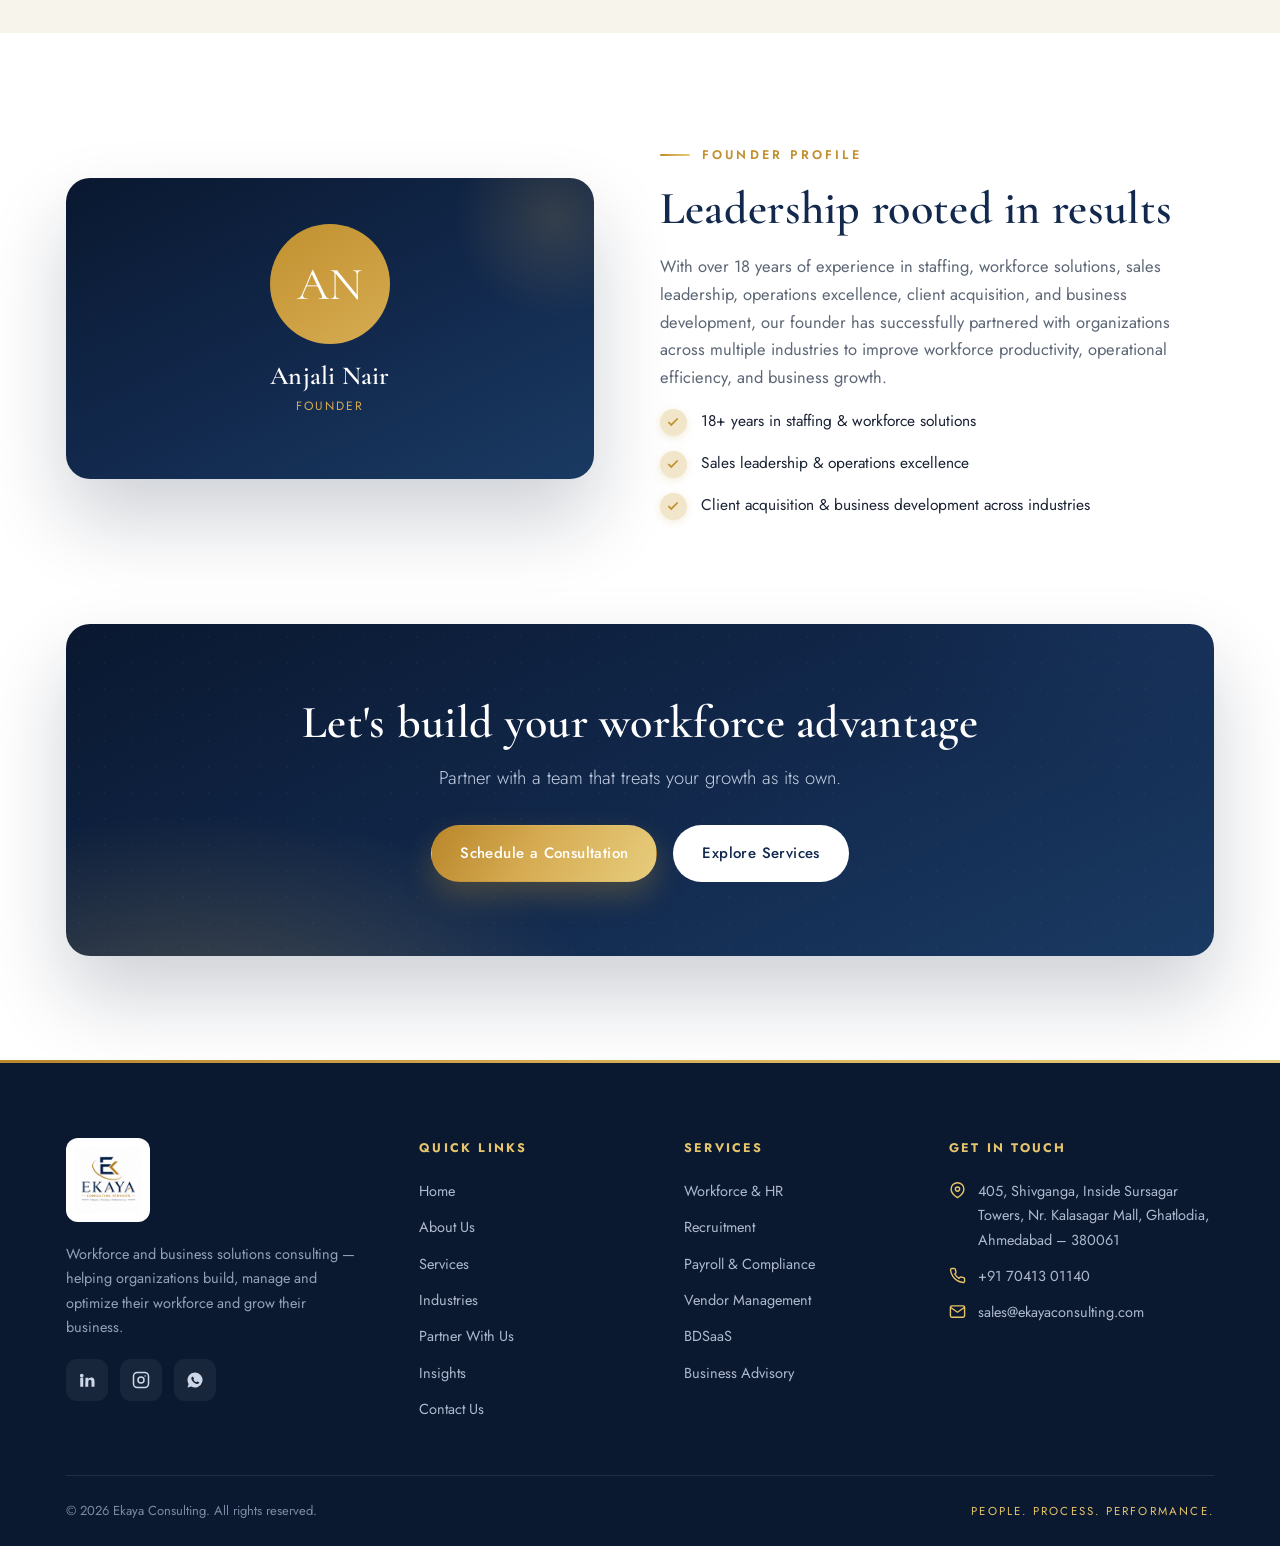
==== commit 0383c15b: "Remove company name text next to header logo" ====
--- a/about.html
+++ b/about.html
@@ -17,7 +17,6 @@
     <div class="container nav">
       <a class="brand" href="index.html" aria-label="Ekaya Consulting home">
         <img src="assets/img/ekaya-logo-tight.jpeg" alt="Ekaya Consulting logo" />
-        <span class="brand-txt"><strong>EKAYA</strong><span>Consulting Services</span></span>
       </a>
       <button class="nav-toggle" aria-label="Menu" aria-expanded="false"><span></span><span></span><span></span></button>
       <ul class="nav-links">
--- a/css/style.css
+++ b/css/style.css
@@ -443,6 +443,61 @@
 .topic:hover .ic { transform: rotate(-5deg) scale(1.06); }
 .topic .ic svg { width: 23px; height: 23px; }
 .topic h4 { font-size: 19px; }
+
+/* ============================================================
+   SERVICES ACCORDION
+   ============================================================ */
+.accordion { display: grid; gap: 18px; }
+.acc-item {
+  border: 1px solid var(--line); border-radius: var(--radius); background: var(--paper);
+  overflow: hidden; scroll-margin-top: 210px;
+  transition: box-shadow .35s, border-color .35s;
+}
+.acc-item.open { box-shadow: var(--shadow-md); border-color: rgba(214,171,82,.4); }
+.acc-head {
+  width: 100%; display: flex; align-items: center; gap: 20px; padding: 22px 26px;
+  background: none; border: 0; cursor: pointer; text-align: left; font-family: var(--ff-body);
+}
+.acc-num { flex: 0 0 auto; font-family: var(--ff-display); font-weight: 700; font-size: 17px;
+  background: var(--grad-gold); -webkit-background-clip: text; background-clip: text; color: transparent; width: 24px; }
+.acc-ic {
+  flex: 0 0 auto; width: 58px; height: 58px; border-radius: 15px; background: var(--grad-icon);
+  color: var(--gold-bright); display: grid; place-items: center;
+  box-shadow: inset 0 0 0 1px rgba(214,171,82,.18), 0 8px 18px rgba(10,24,48,.18);
+  transition: transform .4s var(--ease-back);
+}
+.acc-item.open .acc-ic, .acc-head:hover .acc-ic { transform: rotate(-4deg) scale(1.06); }
+.acc-ic svg { width: 27px; height: 27px; }
+.acc-titles { flex: 1 1 auto; min-width: 0; }
+.acc-title { display: block; font-family: var(--ff-display); font-size: 24px; font-weight: 600; color: var(--navy); line-height: 1.12; }
+.acc-sub { display: block; font-size: 14px; color: var(--muted); margin-top: 4px; }
+.acc-chevron {
+  flex: 0 0 auto; width: 42px; height: 42px; border-radius: 50%; background: var(--cream); color: var(--navy);
+  display: grid; place-items: center; transition: transform .4s var(--ease), background .35s, color .35s;
+}
+.acc-item.open .acc-chevron { transform: rotate(180deg); background: var(--grad-gold); color: #fff; }
+.acc-head:hover .acc-chevron { background: var(--gold-soft); }
+.acc-item.open .acc-head:hover .acc-chevron { background: var(--grad-gold); }
+.acc-chevron svg { width: 20px; height: 20px; }
+
+.acc-panel { display: grid; grid-template-rows: 0fr; transition: grid-template-rows .45s var(--ease); }
+.acc-item.open .acc-panel { grid-template-rows: 1fr; }
+.acc-panel-inner { overflow: hidden; }
+.acc-layout { display: grid; grid-template-columns: 0.92fr 1.08fr; gap: 36px; padding: 6px 26px 32px; align-items: start; }
+.acc-media { border-radius: var(--radius); overflow: hidden; box-shadow: var(--shadow-sm); align-self: stretch; min-height: 250px; }
+.acc-media img { width: 100%; height: 100%; min-height: 250px; object-fit: cover; display: block; transition: transform .7s var(--ease); }
+.acc-media:hover img { transform: scale(1.06); }
+.acc-body .svc-desc { margin-bottom: 20px; }
+.acc-body .btn { margin-top: 24px; }
+
+@media (max-width: 860px) {
+  .acc-layout { grid-template-columns: 1fr; gap: 22px; padding: 6px 20px 26px; }
+  .acc-media, .acc-media img { min-height: 200px; }
+  .acc-head { padding: 18px 20px; gap: 15px; }
+  .acc-num { display: none; }
+  .acc-ic { width: 50px; height: 50px; }
+  .acc-title { font-size: 20px; }
+}
 
 /* ============================================================
    CTA band
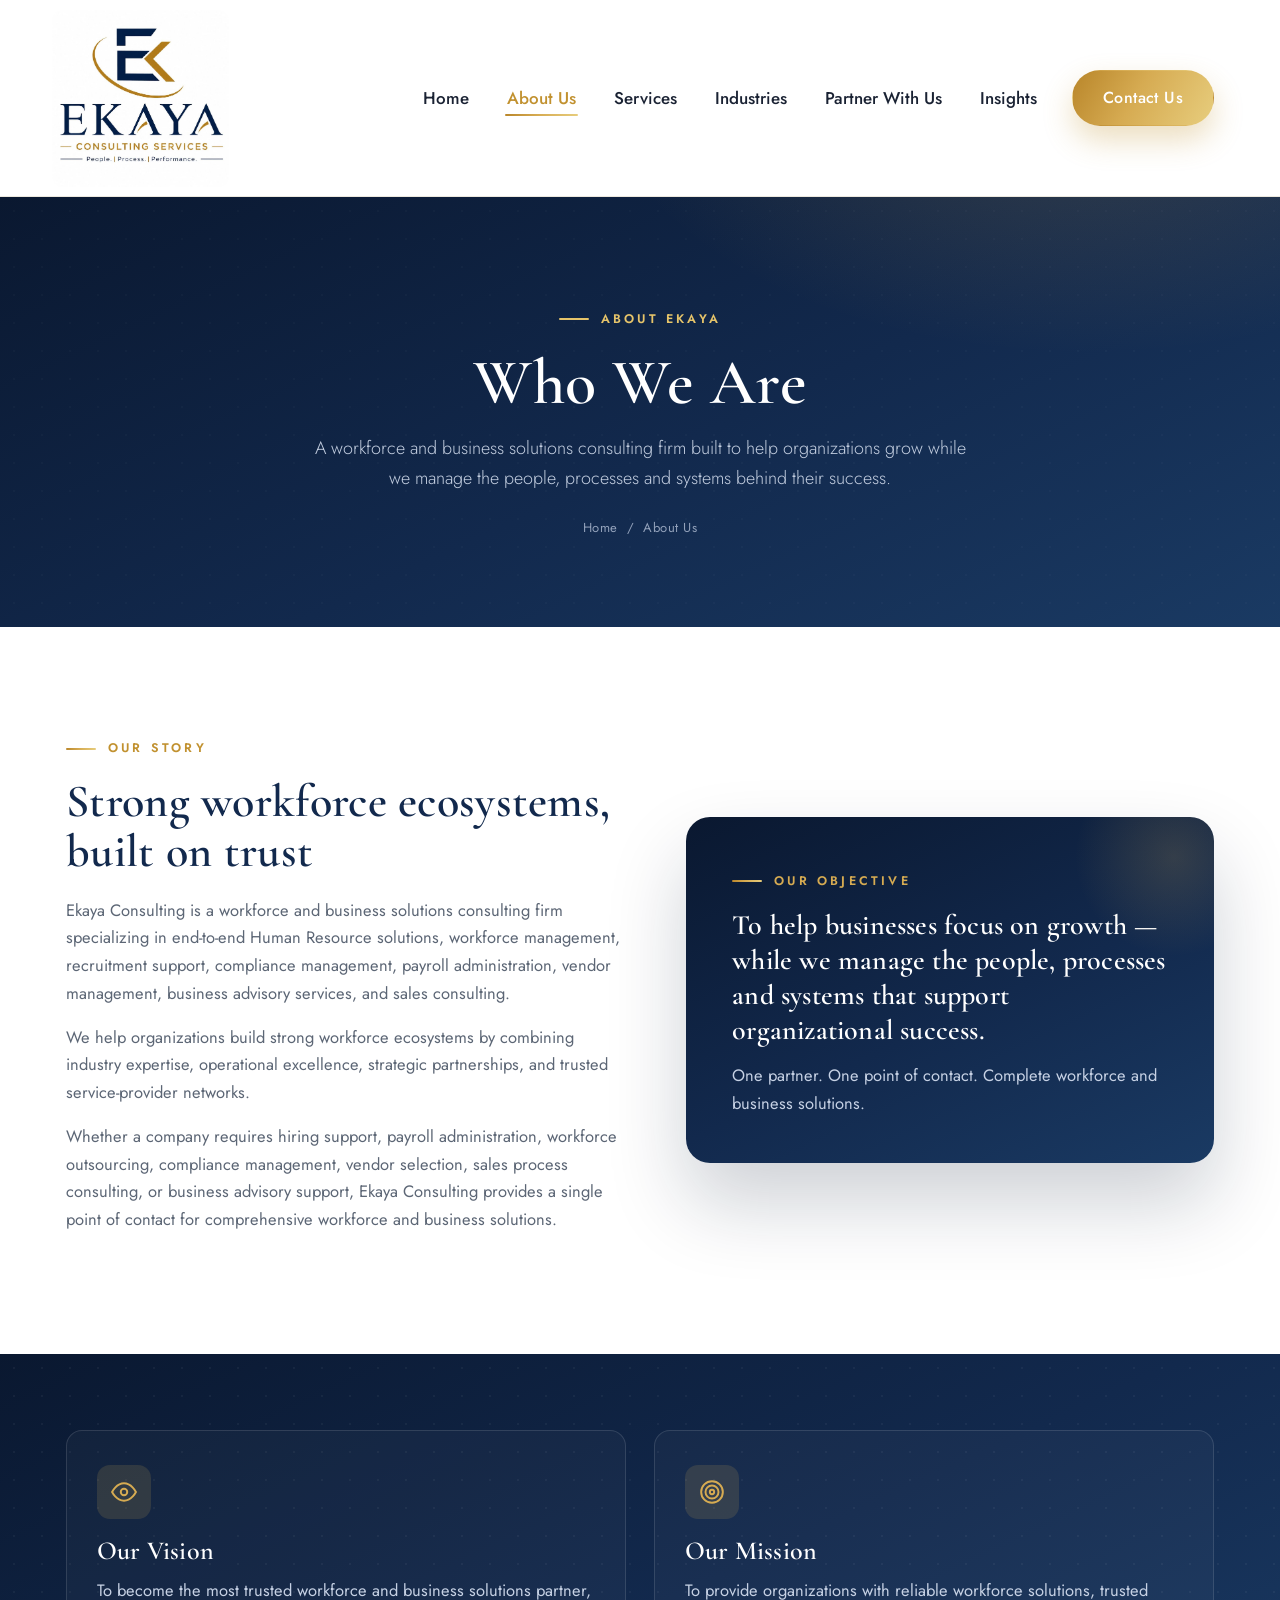
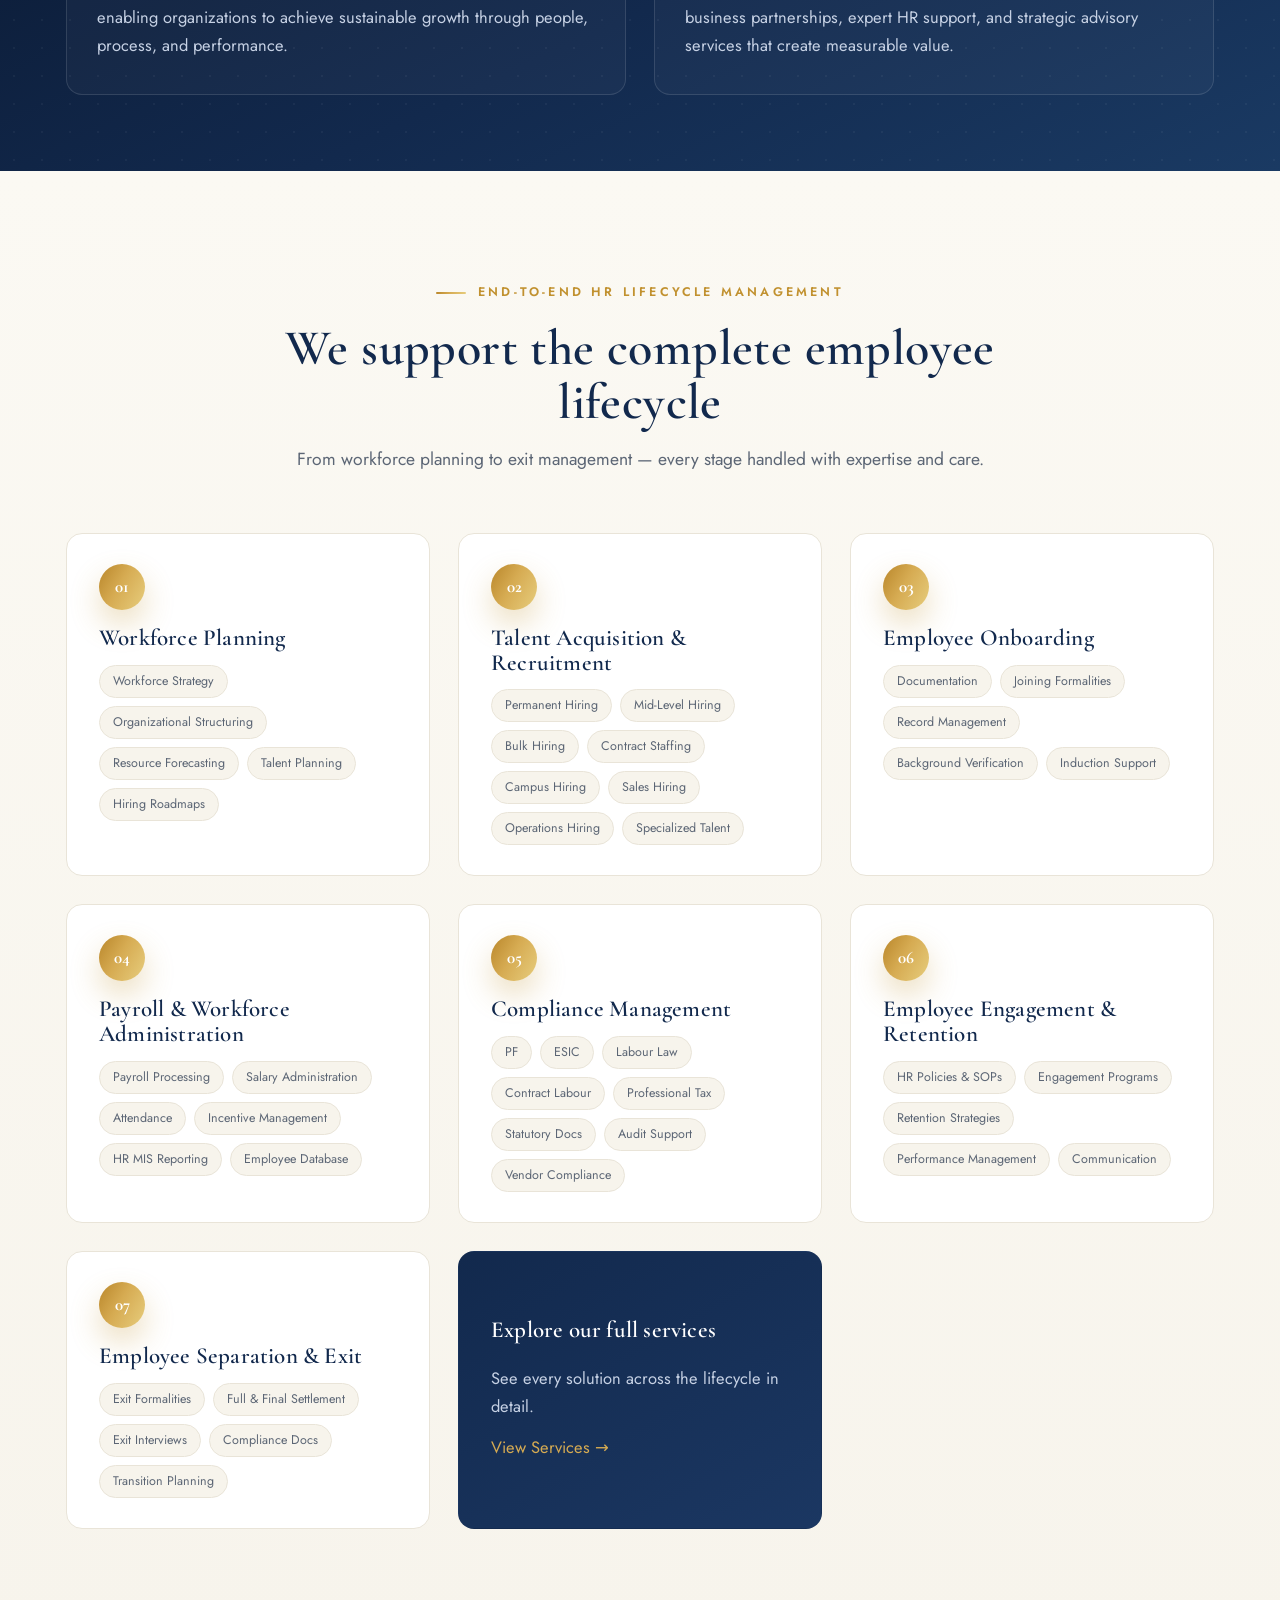
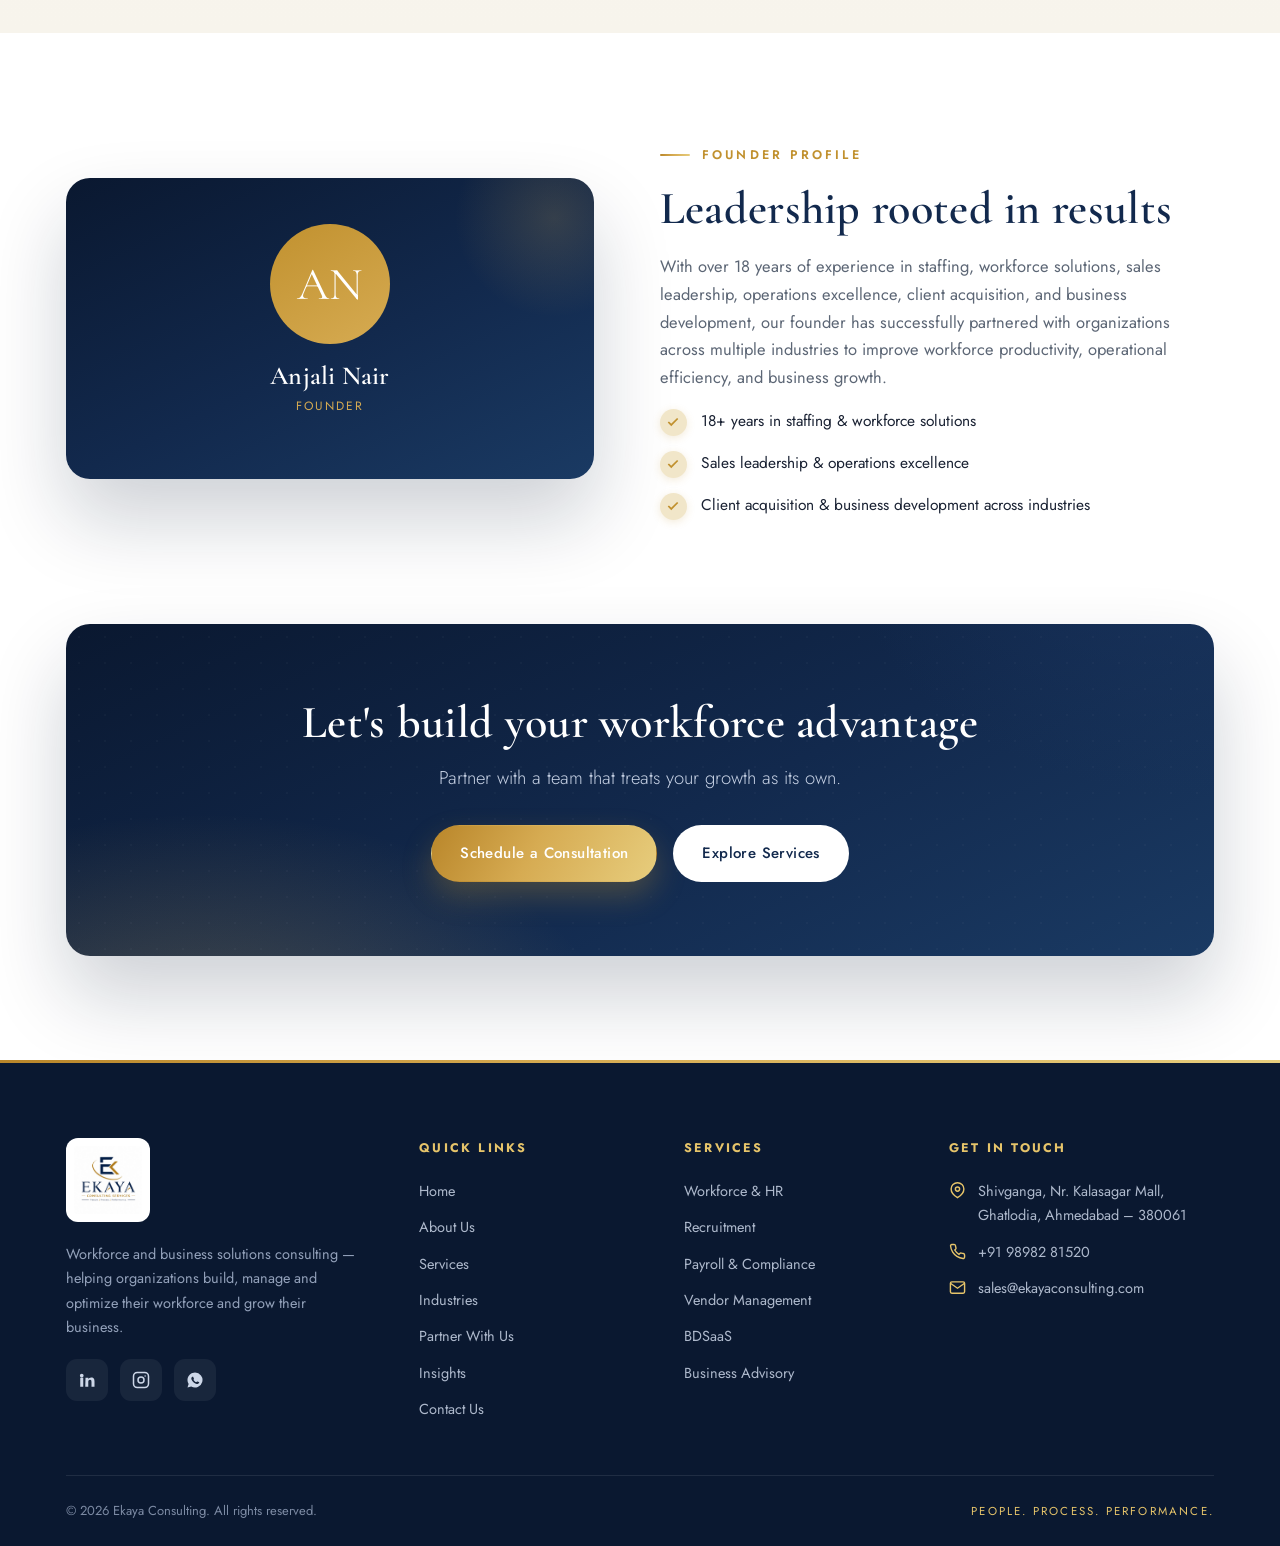
==== commit a965d49d: "Update address and phone number" ====
--- a/about.html
+++ b/about.html
@@ -207,8 +207,8 @@
         <div class="footer-col">
           <h5>Get in Touch</h5>
           <ul>
-            <li class="row"><svg viewBox="0 0 24 24" fill="none" stroke="currentColor" stroke-width="2"><path d="M21 10c0 7-9 12-9 12s-9-5-9-12a9 9 0 0 1 18 0z"/><circle cx="12" cy="10" r="3"/></svg><span>405, Shivganga, Inside Sursagar Towers, Nr. Kalasagar Mall, Ghatlodia, Ahmedabad – 380061</span></li>
-            <li class="row"><svg viewBox="0 0 24 24" fill="none" stroke="currentColor" stroke-width="2"><path d="M22 16.9v3a2 2 0 0 1-2.2 2 19.8 19.8 0 0 1-8.6-3 19.5 19.5 0 0 1-6-6 19.8 19.8 0 0 1-3-8.6A2 2 0 0 1 4.1 2h3a2 2 0 0 1 2 1.7c.1 1 .4 2 .7 2.9a2 2 0 0 1-.5 2.1L8.1 9.9a16 16 0 0 0 6 6l1.2-1.2a2 2 0 0 1 2.1-.5c.9.3 1.9.6 2.9.7a2 2 0 0 1 1.7 2z"/></svg><a href="tel:+917041301140">+91 70413 01140</a></li>
+            <li class="row"><svg viewBox="0 0 24 24" fill="none" stroke="currentColor" stroke-width="2"><path d="M21 10c0 7-9 12-9 12s-9-5-9-12a9 9 0 0 1 18 0z"/><circle cx="12" cy="10" r="3"/></svg><span>Shivganga, Nr. Kalasagar Mall, Ghatlodia, Ahmedabad – 380061</span></li>
+            <li class="row"><svg viewBox="0 0 24 24" fill="none" stroke="currentColor" stroke-width="2"><path d="M22 16.9v3a2 2 0 0 1-2.2 2 19.8 19.8 0 0 1-8.6-3 19.5 19.5 0 0 1-6-6 19.8 19.8 0 0 1-3-8.6A2 2 0 0 1 4.1 2h3a2 2 0 0 1 2 1.7c.1 1 .4 2 .7 2.9a2 2 0 0 1-.5 2.1L8.1 9.9a16 16 0 0 0 6 6l1.2-1.2a2 2 0 0 1 2.1-.5c.9.3 1.9.6 2.9.7a2 2 0 0 1 1.7 2z"/></svg><a href="tel:+919898281520">+91 98982 81520</a></li>
             <li class="row"><svg viewBox="0 0 24 24" fill="none" stroke="currentColor" stroke-width="2"><rect x="2" y="4" width="20" height="16" rx="2"/><path d="M2 6l10 7 10-7"/></svg><a href="mailto:sales@ekayaconsulting.com">sales@ekayaconsulting.com</a></li>
           </ul>
         </div>
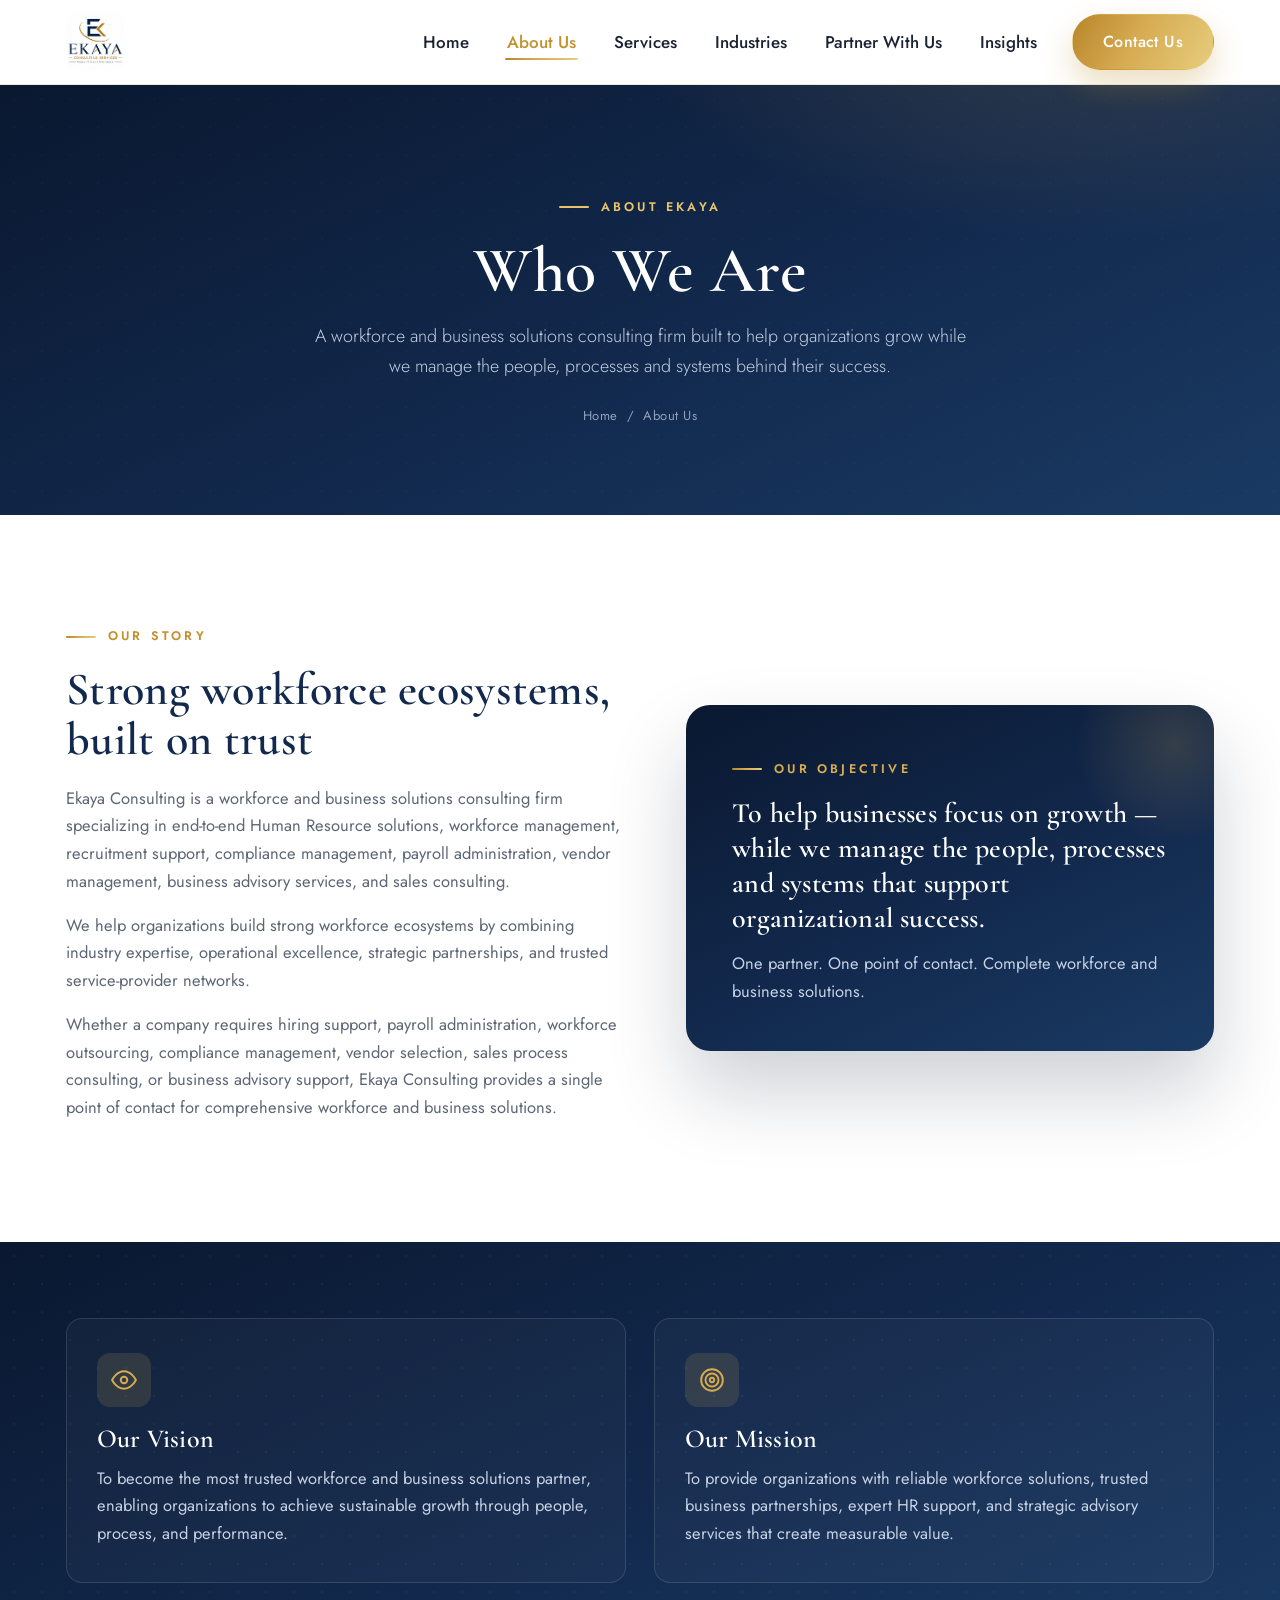
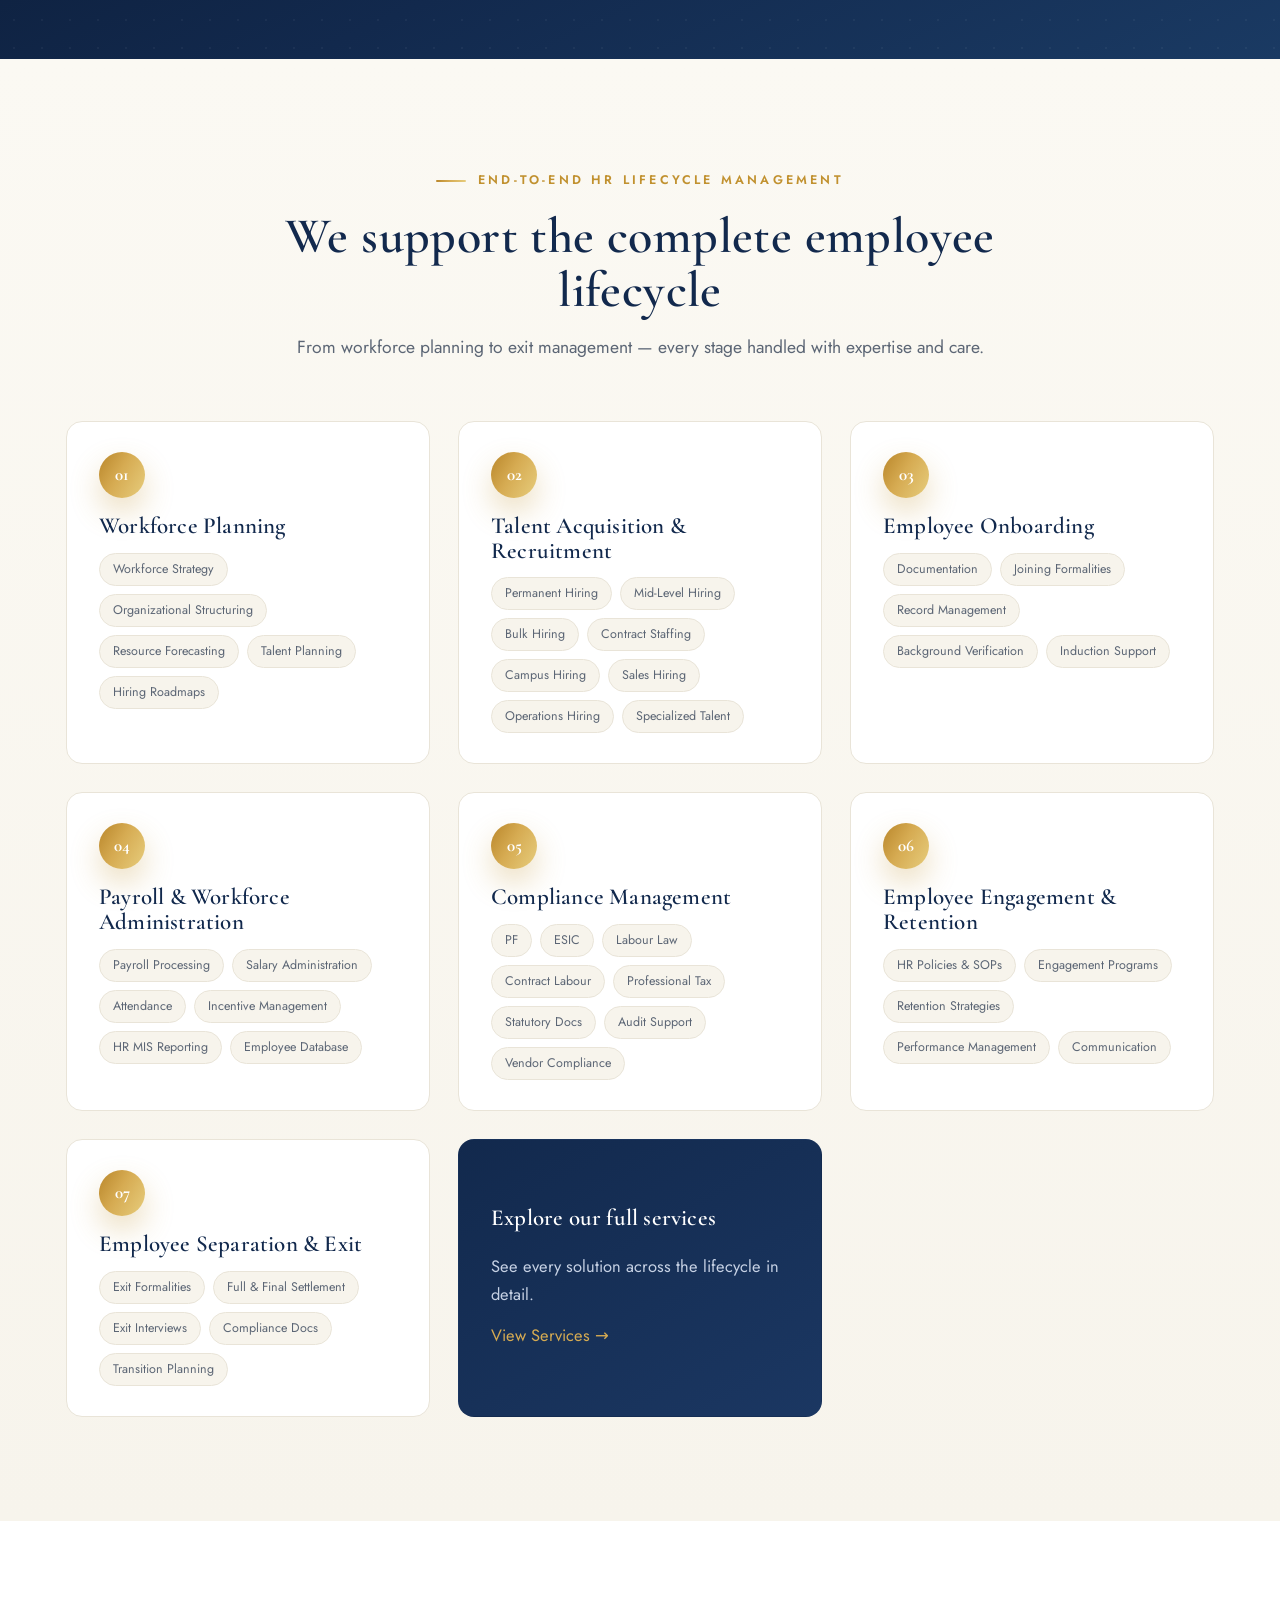
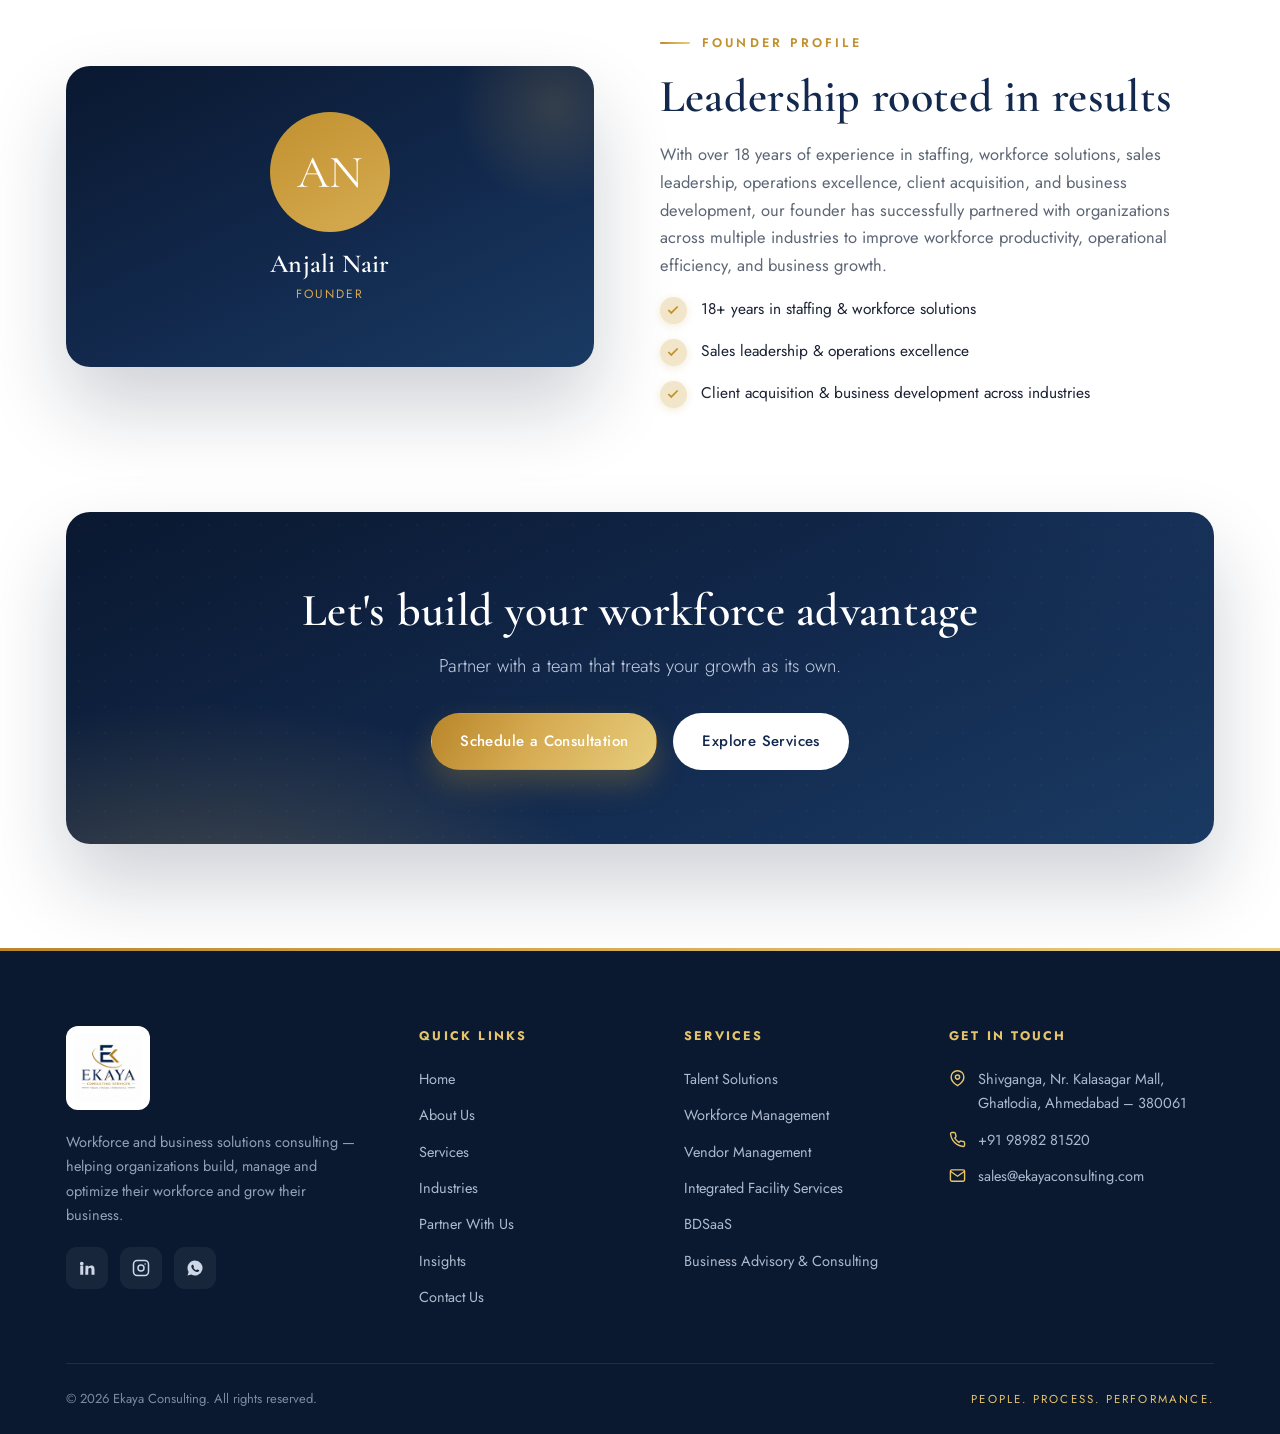
==== commit 94d90ad7: "Redesign services & industries; shrink header; rename services - Header: reduce logo (177px to 58px)" ====
--- a/about.html
+++ b/about.html
@@ -196,12 +196,12 @@
         <div class="footer-col">
           <h5>Services</h5>
           <ul>
-            <li><a href="services.html">Workforce &amp; HR</a></li>
-            <li><a href="services.html">Recruitment</a></li>
-            <li><a href="services.html">Payroll &amp; Compliance</a></li>
-            <li><a href="services.html">Vendor Management</a></li>
-            <li><a href="services.html">BDSaaS</a></li>
-            <li><a href="services.html">Business Advisory</a></li>
+            <li><a href="services.html#talent">Talent Solutions</a></li>
+            <li><a href="services.html#workforce">Workforce Management</a></li>
+            <li><a href="services.html#vendor">Vendor Management</a></li>
+            <li><a href="services.html#facility">Integrated Facility Services</a></li>
+            <li><a href="services.html#bdsaas">BDSaaS</a></li>
+            <li><a href="services.html#advisory">Business Advisory &amp; Consulting</a></li>
           </ul>
         </div>
         <div class="footer-col">
--- a/css/style.css
+++ b/css/style.css
@@ -147,9 +147,10 @@
   transition: box-shadow .3s, background .3s;
 }
 .site-header.scrolled { box-shadow: 0 6px 24px rgba(18,41,77,.08); background: rgba(255,255,255,.92); }
-.nav { display: flex; align-items: center; justify-content: space-between; height: 196px; }
-.brand { display: flex; align-items: center; gap: 14px; margin-left: -14px; }
-.brand img { height: 177px; width: auto; border-radius: 10px; transition: transform .4s var(--ease-back); }
+.nav { display: flex; align-items: center; justify-content: space-between; height: 84px; }
+.brand { display: flex; align-items: center; gap: 14px; }
+.brand img { height: 58px; width: auto; border-radius: 8px; transition: transform .4s var(--ease-back); }
+.site-header.scrolled .brand img { height: 50px; }
 .brand:hover img { transform: scale(1.05); }
 .brand-txt { display: flex; flex-direction: column; line-height: 1; }
 .brand-txt strong { font-family: var(--ff-display); font-size: 22px; color: var(--navy); letter-spacing: 1.5px; font-weight: 700; }
@@ -621,7 +622,7 @@
 }
 @media (max-width: 860px) {
   .nav-links {
-    position: fixed; inset: 196px 0 auto 0; flex-direction: column; align-items: stretch;
+    position: fixed; inset: 84px 0 auto 0; flex-direction: column; align-items: stretch;
     background: #fff; padding: 16px 22px 28px; gap: 4px; border-bottom: 1px solid var(--line);
     box-shadow: var(--shadow-md); transform: translateY(-145%); transition: transform .4s var(--ease);
   }
@@ -652,3 +653,175 @@
   .hero-stats .stat strong { font-size: 34px; }
   .form-card { padding: 28px 22px; }
 }
+
+/* ============================================================
+   SERVICE CARDS (click-to-open + hover flyout)  — services page
+   ============================================================ */
+.svc-cards { display: grid; grid-template-columns: repeat(3, 1fr); gap: 26px; }
+.svc-card {
+  position: relative; background: var(--paper); border: 1px solid var(--line);
+  border-radius: var(--radius); padding: 34px 30px; min-height: 296px;
+  cursor: pointer; overflow: hidden; text-align: left;
+  transition: transform .4s var(--ease), box-shadow .4s, border-color .4s;
+}
+.svc-card::before {
+  content: ""; position: absolute; left: 0; top: 0; height: 3px; width: 100%;
+  background: var(--grad-gold); transform: scaleX(0); transform-origin: left; transition: transform .4s var(--ease);
+}
+.svc-card:hover { transform: translateY(-8px); box-shadow: var(--shadow-lg); border-color: rgba(214,171,82,.4); }
+.svc-card:hover::before { transform: scaleX(1); }
+.svc-card-ic {
+  width: 60px; height: 60px; border-radius: 15px; display: grid; place-items: center;
+  background: var(--grad-icon); color: var(--gold-bright); margin-bottom: 20px;
+  box-shadow: inset 0 0 0 1px rgba(214,171,82,.18), 0 10px 22px rgba(10,24,48,.22);
+  transition: transform .4s var(--ease-back);
+}
+.svc-card:hover .svc-card-ic { transform: rotate(-4deg) scale(1.05); }
+.svc-card-ic svg { width: 28px; height: 28px; }
+.svc-card-num {
+  position: absolute; top: 30px; right: 30px; font-family: var(--ff-display); font-weight: 700; font-size: 20px;
+  background: var(--grad-gold); -webkit-background-clip: text; background-clip: text; color: transparent;
+}
+.svc-card h3 { font-size: 23px; margin-bottom: 8px; padding-right: 30px; }
+.svc-card-sub { color: var(--muted); font-size: 15px; }
+.svc-card-hint { margin-top: 18px; font-size: 12.5px; font-weight: 600; letter-spacing: .5px; color: var(--gold); display: inline-flex; align-items: center; gap: 7px; text-transform: uppercase; }
+.svc-card-hint svg { width: 15px; height: 15px; }
+
+/* hover flyout listing sub-services */
+.svc-card-flyout {
+  position: absolute; inset: 0; background: var(--grad-navy); color: #eaf0fb;
+  padding: 24px 26px; display: flex; flex-direction: column;
+  opacity: 0; visibility: hidden; transform: translateY(10px);
+  transition: opacity .32s var(--ease), transform .32s var(--ease), visibility .32s;
+}
+.svc-card:hover .svc-card-flyout { opacity: 1; visibility: visible; transform: none; }
+.svc-card-flyout .fly-label { font-size: 11px; letter-spacing: 2px; text-transform: uppercase; color: var(--gold-bright); font-weight: 600; margin-bottom: 12px; flex: 0 0 auto; }
+.svc-card-flyout ul { list-style: none; overflow-y: auto; flex: 1 1 auto; display: grid; gap: 1px; margin: 0 -6px; padding: 0 6px; align-content: start; }
+.svc-card-flyout li { font-size: 13px; padding: 6px 10px; border-radius: 8px; color: #d6dfef; cursor: pointer; transition: background .2s, color .2s; display: flex; align-items: center; gap: 9px; line-height: 1.35; }
+.svc-card-flyout li::before { content: ""; width: 6px; height: 6px; border-radius: 2px; background: var(--gold-bright); transform: rotate(45deg); flex: 0 0 auto; }
+.svc-card-flyout li:hover { background: rgba(255,255,255,.1); color: #fff; }
+.svc-card-flyout .fly-cta { margin-top: 14px; flex: 0 0 auto; font-size: 12.5px; font-weight: 600; color: var(--gold-bright); display: inline-flex; align-items: center; gap: 7px; letter-spacing: .4px; }
+.svc-card-flyout .fly-cta svg { width: 15px; height: 15px; }
+/* thin scrollbar inside flyout */
+.svc-card-flyout ul::-webkit-scrollbar { width: 6px; }
+.svc-card-flyout ul::-webkit-scrollbar-thumb { background: rgba(214,171,82,.4); border-radius: 6px; }
+
+/* ============================================================
+   MODAL (shared: service + industry detail)
+   ============================================================ */
+.modal { position: fixed; inset: 0; z-index: 300; display: none; }
+.modal.open { display: block; }
+.modal-backdrop { position: absolute; inset: 0; background: rgba(8,16,32,.62); backdrop-filter: blur(4px); -webkit-backdrop-filter: blur(4px); opacity: 0; transition: opacity .3s; }
+.modal.open .modal-backdrop { opacity: 1; }
+.modal-dialog {
+  position: relative; max-width: 940px; width: calc(100% - 40px); margin: 5vh auto; max-height: 90vh;
+  background: var(--paper); border-radius: var(--radius-lg); box-shadow: var(--shadow-lg);
+  overflow: hidden; display: flex; flex-direction: column;
+  transform: translateY(22px) scale(.985); opacity: 0; transition: transform .38s var(--ease-back), opacity .3s;
+}
+.modal.open .modal-dialog { transform: none; opacity: 1; }
+.modal-close {
+  position: absolute; top: 16px; right: 16px; z-index: 5; width: 44px; height: 44px; border-radius: 50%;
+  border: none; background: rgba(255,255,255,.92); color: var(--navy); cursor: pointer; display: grid; place-items: center;
+  box-shadow: var(--shadow-sm); transition: background .2s, transform .3s var(--ease);
+}
+.modal-close:hover { background: #fff; transform: rotate(90deg); }
+.modal-close svg { width: 22px; height: 22px; }
+.modal-content { overflow-y: auto; }
+
+/* service detail inside modal */
+.svc-detail-hero { position: relative; height: 230px; }
+.svc-detail-hero img { width: 100%; height: 100%; object-fit: cover; }
+.svc-detail-hero::after { content: ""; position: absolute; inset: 0; background: linear-gradient(to top, rgba(10,24,48,.92) 8%, rgba(10,24,48,.35) 55%, rgba(10,24,48,.15)); }
+.svc-detail-head { position: absolute; left: 0; right: 0; bottom: 0; padding: 26px 40px; z-index: 1; display: flex; align-items: center; gap: 18px; }
+.svc-detail-head .di { flex: 0 0 auto; width: 54px; height: 54px; border-radius: 14px; background: rgba(255,255,255,.12); border: 1px solid rgba(214,171,82,.4); color: var(--gold-bright); display: grid; place-items: center; backdrop-filter: blur(4px); }
+.svc-detail-head .di svg { width: 26px; height: 26px; }
+.svc-detail-head h3 { color: #fff; font-size: 30px; line-height: 1.05; }
+.svc-detail-head .di-sub { display: block; color: var(--gold-bright); font-size: 13px; letter-spacing: .5px; margin-top: 3px; font-family: var(--ff-body); }
+.svc-detail-body { padding: 30px 40px 40px; }
+.svc-detail-body .lead { font-size: 17px; color: var(--muted); margin-bottom: 8px; }
+.svc-detail-count { font-size: 12px; letter-spacing: 1.6px; text-transform: uppercase; color: var(--gold); font-weight: 600; margin: 24px 0 6px; }
+.svc-sub { padding: 18px 0; border-bottom: 1px solid var(--line); scroll-margin-top: 12px; border-radius: 10px; transition: background .5s; }
+.svc-sub:last-of-type { border-bottom: none; }
+.svc-sub h4 { font-family: var(--ff-body); font-size: 16.5px; font-weight: 600; color: var(--navy); margin-bottom: 6px; display: flex; gap: 12px; align-items: baseline; }
+.svc-sub h4 .n { font-family: var(--ff-display); font-weight: 700; font-size: 15px; background: var(--grad-gold); -webkit-background-clip: text; background-clip: text; color: transparent; flex: 0 0 auto; min-width: 22px; }
+.svc-sub p { color: var(--muted); font-size: 15px; margin: 0; padding-left: 34px; }
+.svc-sub.flash { background: var(--gold-soft); }
+.svc-detail-body .btn { margin-top: 28px; }
+
+/* ============================================================
+   INDUSTRY SLIDER + detail
+   ============================================================ */
+.ind-slider-wrap { position: relative; }
+.ind-slider {
+  display: flex; gap: 20px; overflow-x: auto; scroll-snap-type: x proximity;
+  padding: 8px 4px 22px; scroll-behavior: smooth; scrollbar-width: thin;
+}
+.ind-slider::-webkit-scrollbar { height: 8px; }
+.ind-slider::-webkit-scrollbar-track { background: transparent; }
+.ind-slider::-webkit-scrollbar-thumb { background: var(--line); border-radius: 8px; }
+.ind-slider::-webkit-scrollbar-thumb:hover { background: var(--gold-light); }
+.ind-card {
+  scroll-snap-align: start; flex: 0 0 236px; background: var(--paper); border: 1px solid var(--line);
+  border-radius: var(--radius); padding: 32px 24px; text-align: center; cursor: pointer;
+  position: relative; overflow: hidden; transition: transform .4s var(--ease), box-shadow .4s, border-color .4s;
+}
+.ind-card::before { content: ""; position: absolute; inset: 0; background: var(--grad-navy); opacity: 0; transition: opacity .4s; z-index: 0; }
+.ind-card > * { position: relative; z-index: 1; }
+.ind-card:hover { transform: translateY(-8px); box-shadow: var(--shadow-md); border-color: rgba(214,171,82,.4); }
+.ind-card:hover::before { opacity: 1; }
+.ind-card .ind-ic { color: var(--navy); margin-bottom: 16px; display: grid; place-items: center; transition: color .4s, transform .4s var(--ease-back); }
+.ind-card:hover .ind-ic { color: var(--gold-bright); transform: translateY(-3px) scale(1.08); }
+.ind-card .ind-ic svg { width: 40px; height: 40px; }
+.ind-card h4 { font-size: 19px; transition: color .4s; }
+.ind-card:hover h4 { color: #fff; }
+.ind-card .ind-tag { margin-top: 12px; font-size: 12px; font-weight: 600; letter-spacing: .4px; color: var(--gold); display: inline-flex; align-items: center; gap: 6px; transition: color .4s; text-transform: uppercase; }
+.ind-card:hover .ind-tag { color: var(--gold-bright); }
+.ind-card .ind-tag svg { width: 14px; height: 14px; }
+
+.ind-nav { position: absolute; top: -66px; right: 0; display: flex; gap: 10px; }
+.ind-arrow {
+  width: 46px; height: 46px; border-radius: 50%; border: 1.5px solid var(--line); background: var(--paper); color: var(--navy);
+  cursor: pointer; display: grid; place-items: center; transition: background .25s, color .25s, border-color .25s, transform .25s, opacity .25s;
+}
+.ind-arrow:hover { border-color: var(--gold); color: var(--gold); }
+.ind-arrow:disabled { opacity: .35; cursor: default; }
+.ind-arrow svg { width: 20px; height: 20px; }
+
+/* industry detail inside modal */
+.ind-detail-body { padding: 40px; }
+.ind-detail-body .di { width: 60px; height: 60px; border-radius: 15px; background: var(--grad-icon); color: var(--gold-bright); display: grid; place-items: center; margin-bottom: 20px; box-shadow: inset 0 0 0 1px rgba(214,171,82,.18); }
+.ind-detail-body .di svg { width: 28px; height: 28px; }
+.ind-detail-body h3 { font-size: 30px; margin-bottom: 10px; }
+.ind-detail-body .lead { color: var(--muted); font-size: 16.5px; margin-bottom: 8px; }
+.ind-detail-count { font-size: 12px; letter-spacing: 1.6px; text-transform: uppercase; color: var(--gold); font-weight: 600; margin: 24px 0 14px; }
+.ind-svc-list { display: grid; grid-template-columns: 1fr 1fr; gap: 12px; }
+.ind-svc-list a {
+  display: flex; align-items: center; gap: 12px; padding: 15px 18px; border: 1px solid var(--line); border-radius: 12px;
+  background: var(--cream-2); transition: border-color .25s, transform .25s, box-shadow .25s, background .25s;
+}
+.ind-svc-list a:hover { border-color: rgba(214,171,82,.5); transform: translateY(-3px); box-shadow: var(--shadow-sm); background: #fff; }
+.ind-svc-list .isi { flex: 0 0 auto; width: 40px; height: 40px; border-radius: 11px; background: var(--grad-icon); color: var(--gold-bright); display: grid; place-items: center; }
+.ind-svc-list .isi svg { width: 20px; height: 20px; }
+.ind-svc-list strong { font-family: var(--ff-body); font-size: 15px; font-weight: 600; color: var(--navy); display: block; }
+.ind-svc-list span { font-size: 12.5px; color: var(--muted); }
+.ind-svc-list .arr { margin-left: auto; color: var(--gold); display: grid; place-items: center; transition: transform .25s; }
+.ind-svc-list a:hover .arr { transform: translateX(4px); }
+.ind-svc-list .arr svg { width: 16px; height: 16px; }
+
+@media (max-width: 1020px) {
+  .svc-cards { grid-template-columns: repeat(2, 1fr); }
+}
+@media (max-width: 860px) {
+  .svc-card-flyout { display: none; }
+  .svc-detail-head { padding: 20px 24px; }
+  .svc-detail-head h3 { font-size: 24px; }
+  .svc-detail-body, .ind-detail-body { padding: 26px 24px 32px; }
+  .svc-sub p { padding-left: 0; }
+  .ind-svc-list { grid-template-columns: 1fr; }
+  .ind-nav { position: static; justify-content: flex-end; margin-bottom: 18px; }
+}
+@media (max-width: 560px) {
+  .svc-cards { grid-template-columns: 1fr; }
+  .ind-card { flex-basis: 78%; }
+}
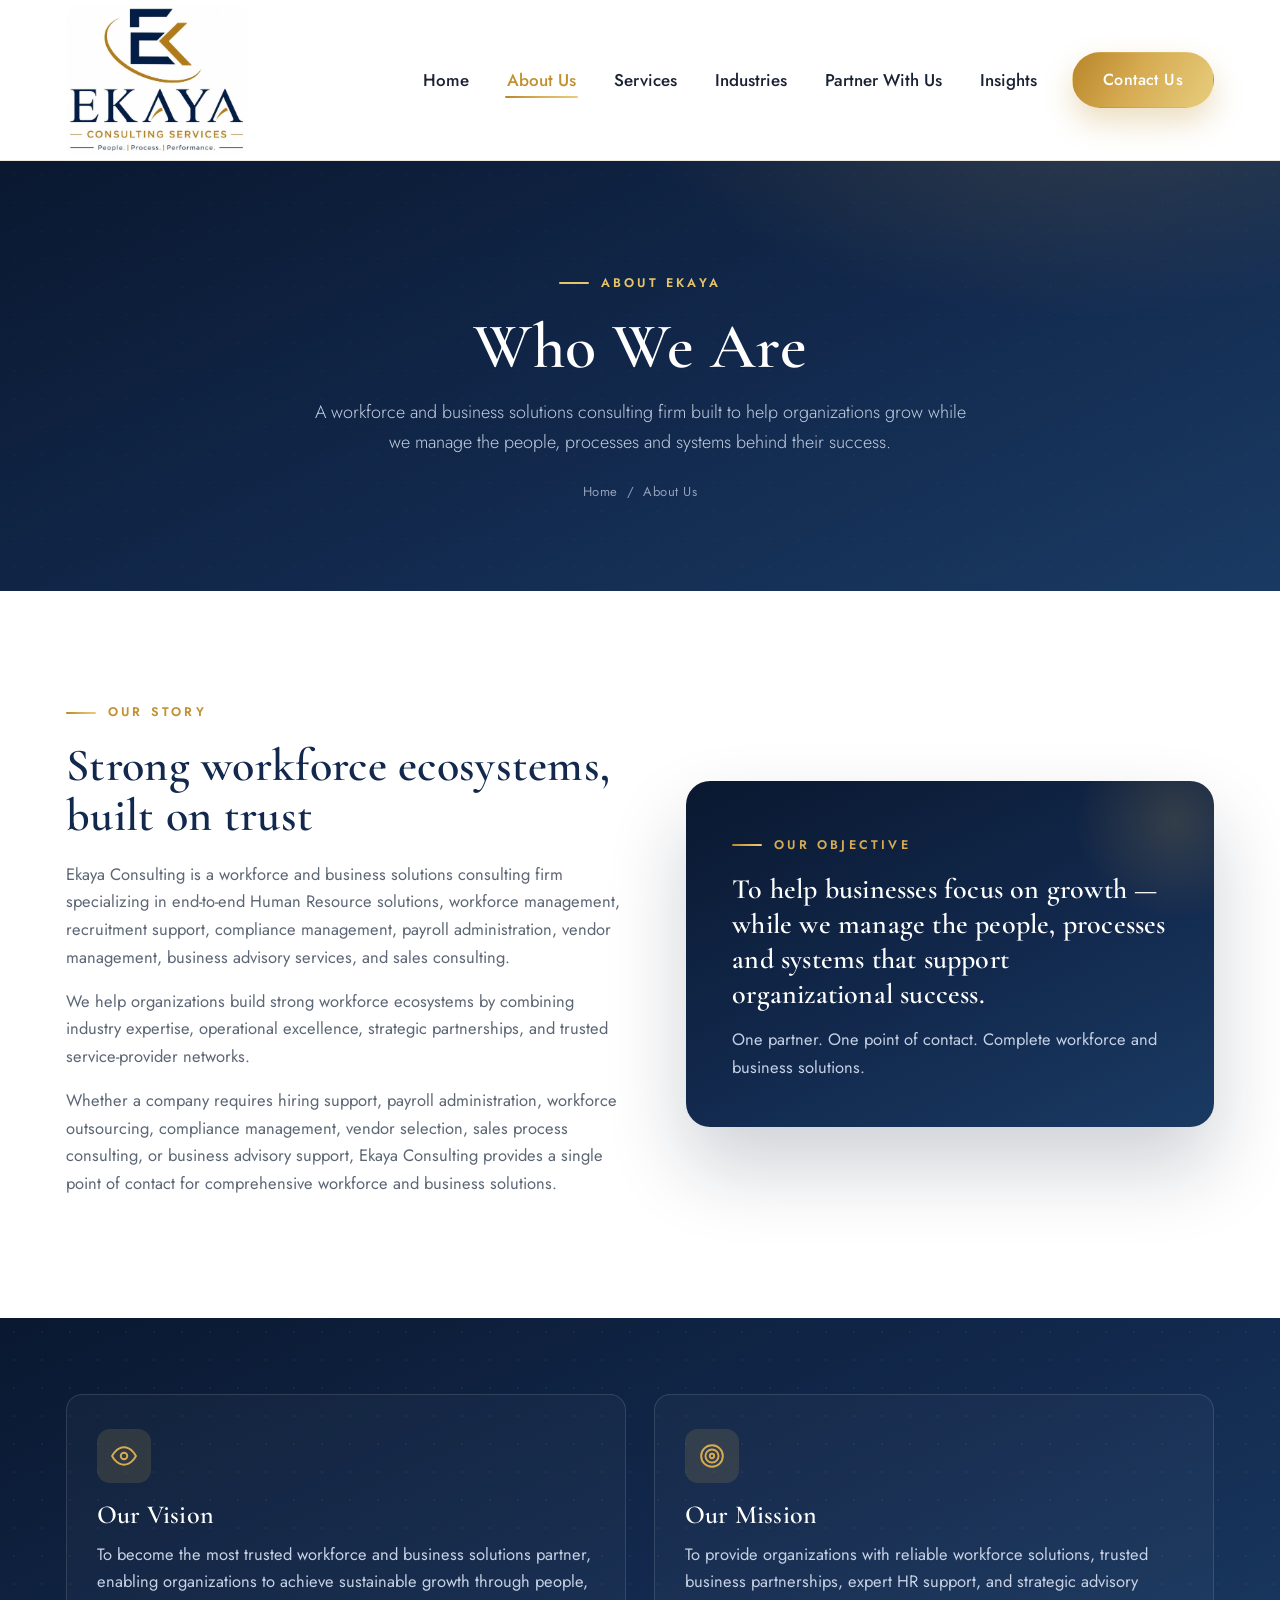
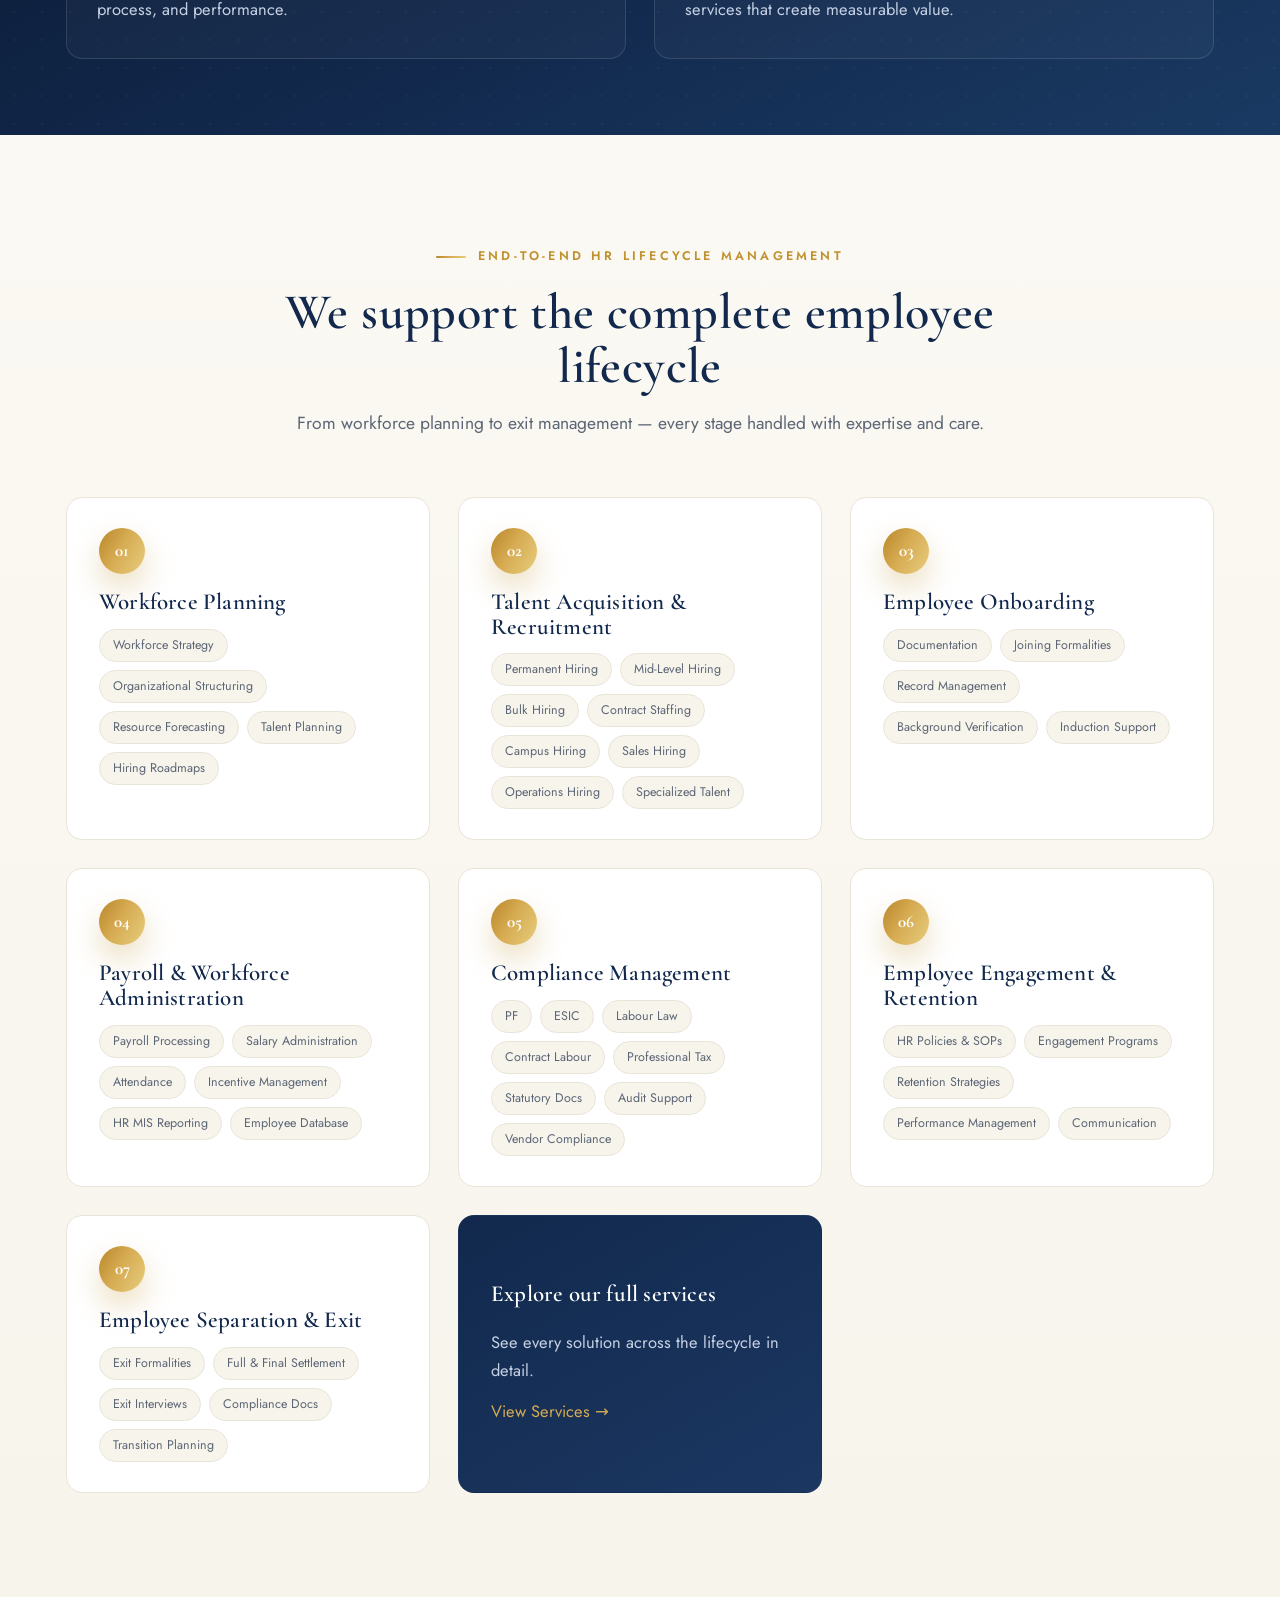
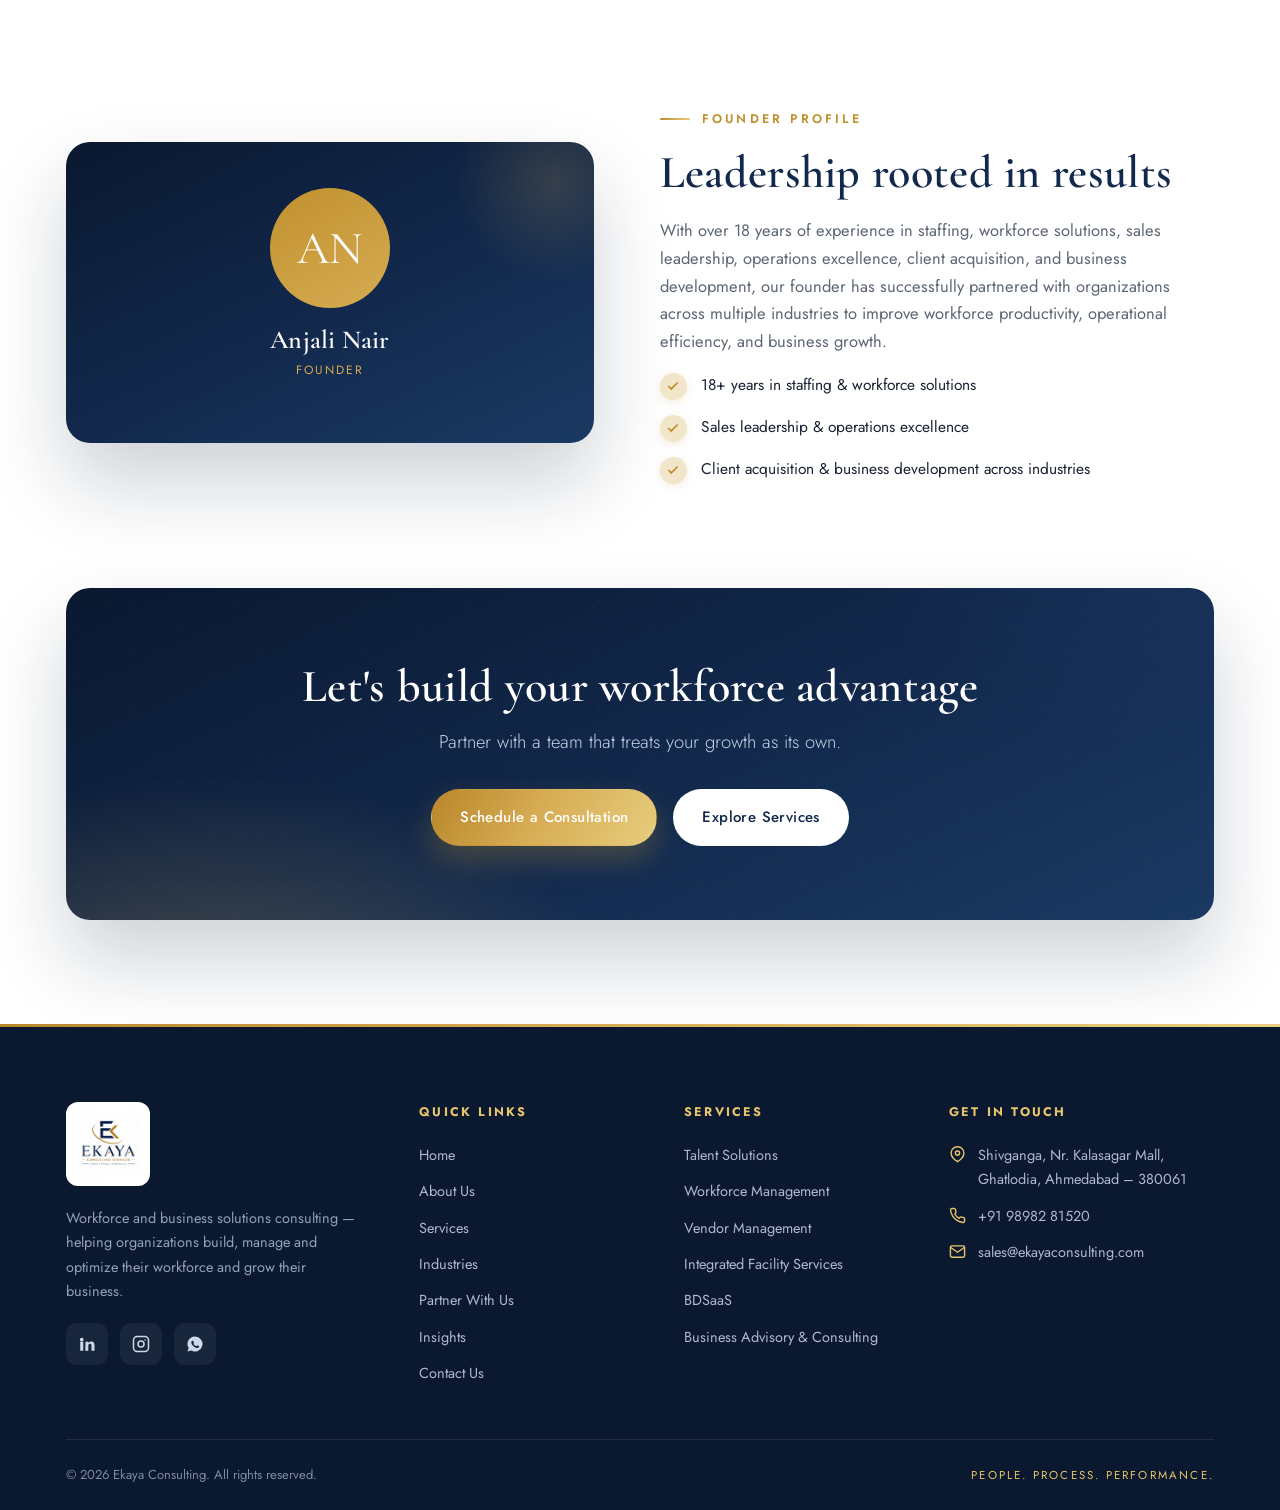
==== commit 4637af7d: "Enlarge header logo: crop whitespace + increase size - Add tightly-cropped header logo (removes ~24%" ====
--- a/about.html
+++ b/about.html
@@ -16,7 +16,7 @@
   <header class="site-header">
     <div class="container nav">
       <a class="brand" href="index.html" aria-label="Ekaya Consulting home">
-        <img src="assets/img/ekaya-logo-tight.jpeg" alt="Ekaya Consulting logo" />
+        <img src="assets/img/ekaya-logo-head.jpeg" alt="Ekaya Consulting logo" />
       </a>
       <button class="nav-toggle" aria-label="Menu" aria-expanded="false"><span></span><span></span><span></span></button>
       <ul class="nav-links">
--- a/css/style.css
+++ b/css/style.css
@@ -147,10 +147,10 @@
   transition: box-shadow .3s, background .3s;
 }
 .site-header.scrolled { box-shadow: 0 6px 24px rgba(18,41,77,.08); background: rgba(255,255,255,.92); }
-.nav { display: flex; align-items: center; justify-content: space-between; height: 84px; }
+.nav { display: flex; align-items: center; justify-content: space-between; height: 160px; }
 .brand { display: flex; align-items: center; gap: 14px; }
-.brand img { height: 58px; width: auto; border-radius: 8px; transition: transform .4s var(--ease-back); }
-.site-header.scrolled .brand img { height: 50px; }
+.brand img { height: 150px; width: auto; border-radius: 8px; transition: transform .4s var(--ease-back); }
+.site-header.scrolled .brand img { height: 128px; }
 .brand:hover img { transform: scale(1.05); }
 .brand-txt { display: flex; flex-direction: column; line-height: 1; }
 .brand-txt strong { font-family: var(--ff-display); font-size: 22px; color: var(--navy); letter-spacing: 1.5px; font-weight: 700; }
@@ -622,7 +622,7 @@
 }
 @media (max-width: 860px) {
   .nav-links {
-    position: fixed; inset: 84px 0 auto 0; flex-direction: column; align-items: stretch;
+    position: fixed; inset: 160px 0 auto 0; flex-direction: column; align-items: stretch;
     background: #fff; padding: 16px 22px 28px; gap: 4px; border-bottom: 1px solid var(--line);
     box-shadow: var(--shadow-md); transform: translateY(-145%); transition: transform .4s var(--ease);
   }
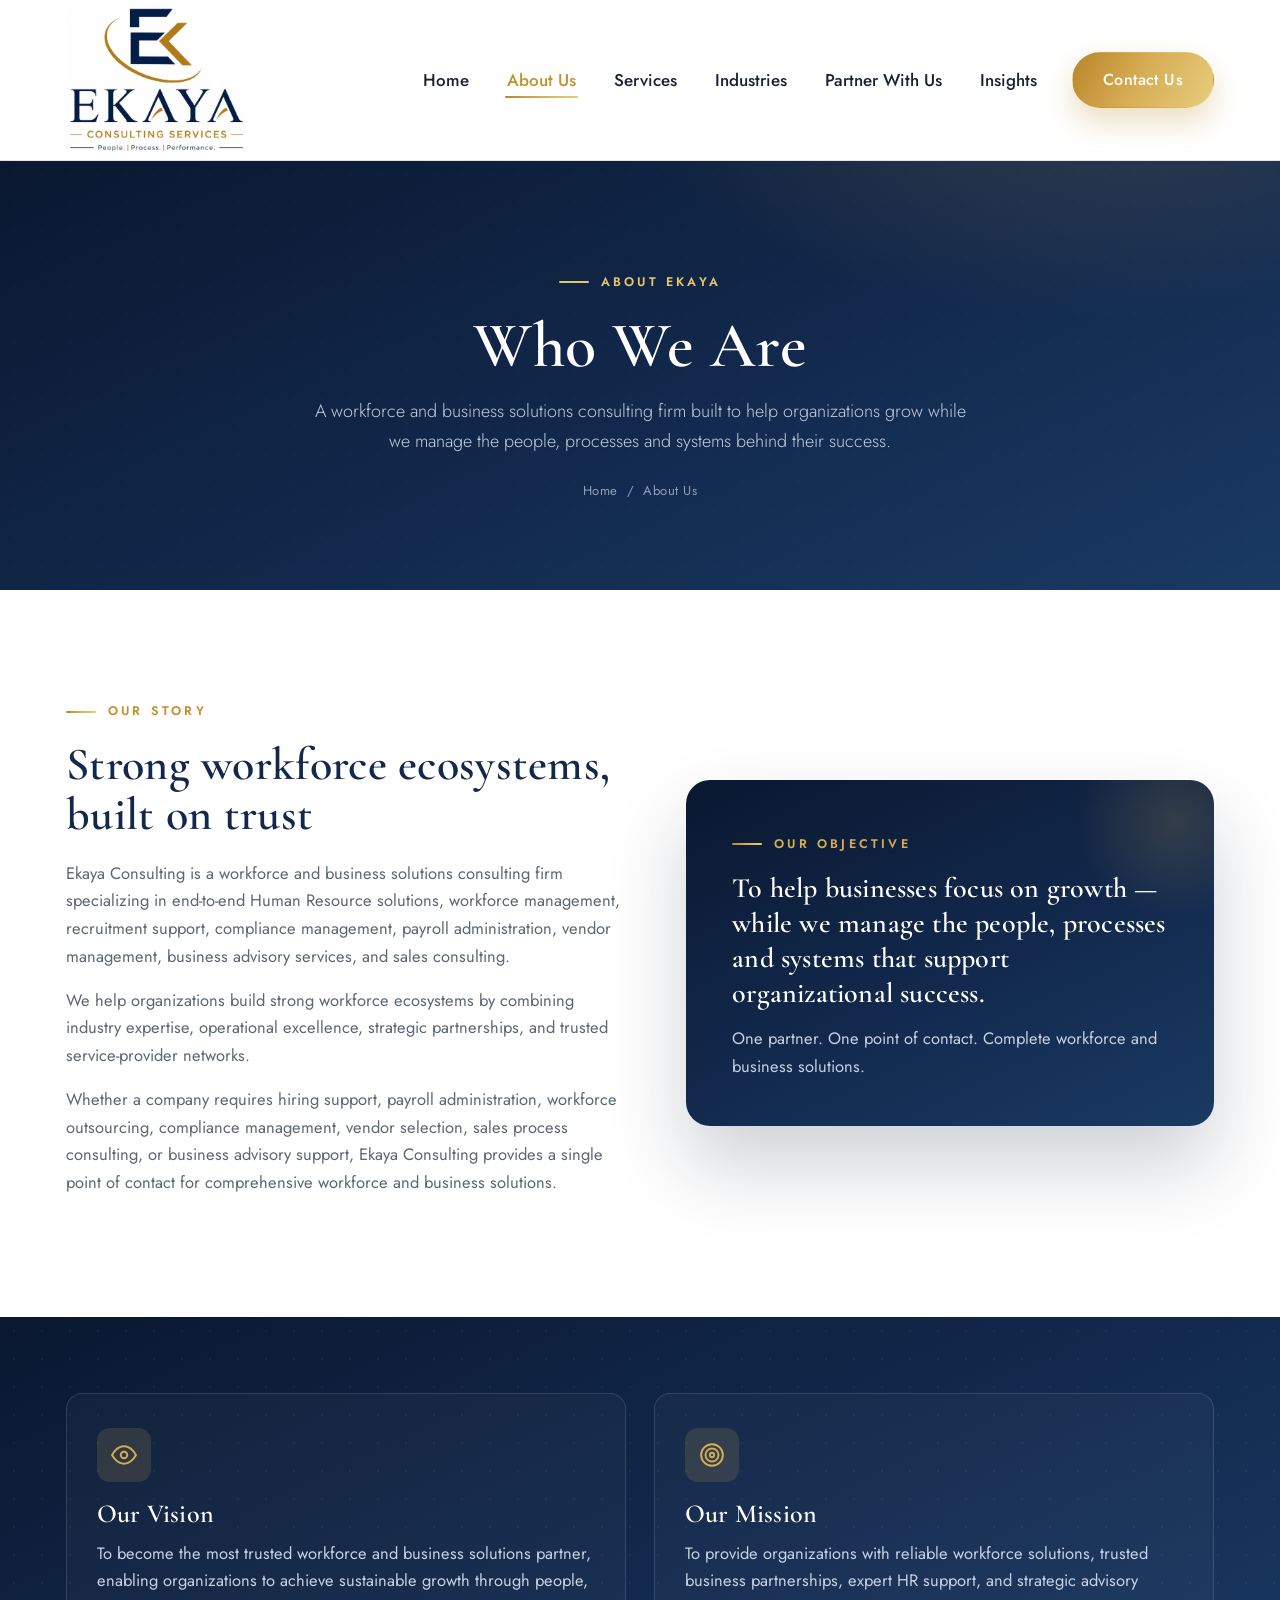
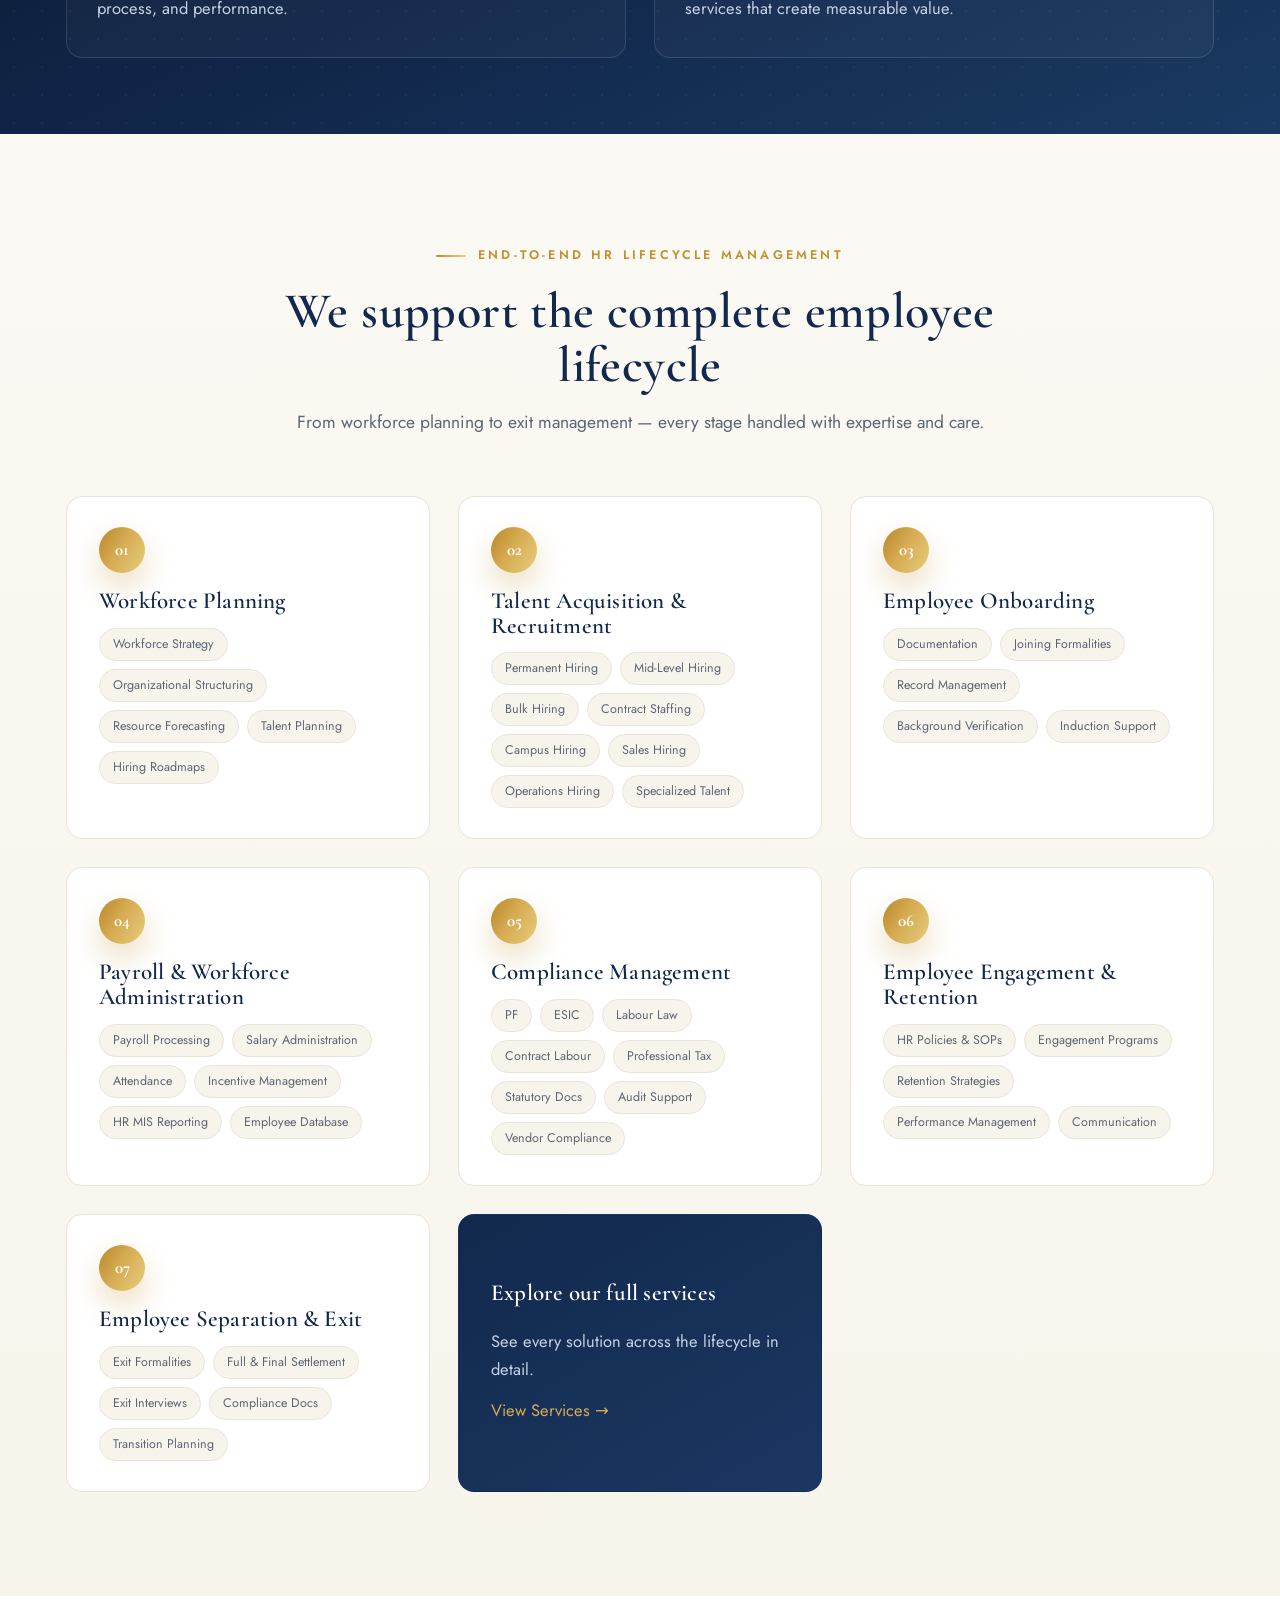
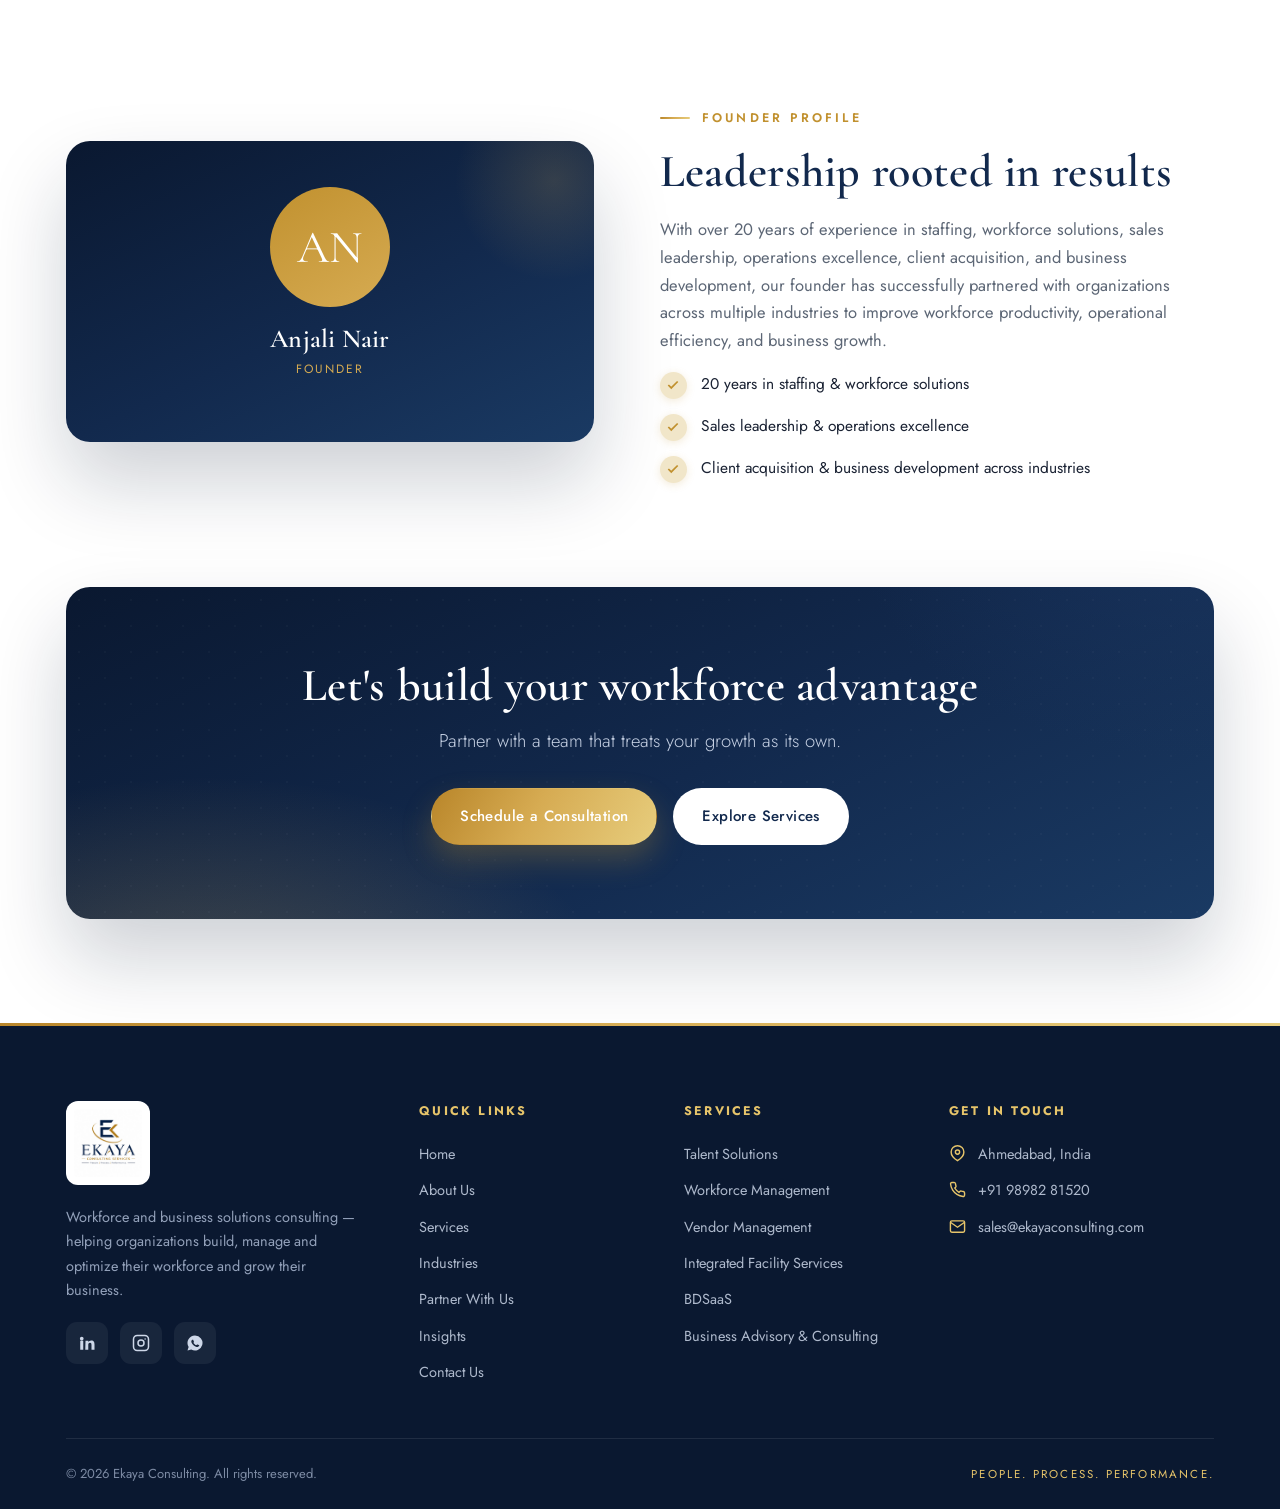
==== commit 5559e639: "Update experience to 20 years; simplify address to Ahmedabad, India - Home stat counters and About c" ====
--- a/about.html
+++ b/about.html
@@ -145,9 +145,9 @@
       <div class="reveal d1">
         <span class="eyebrow">Founder Profile</span>
         <h2>Leadership rooted in results</h2>
-        <p>With over 18 years of experience in staffing, workforce solutions, sales leadership, operations excellence, client acquisition, and business development, our founder has successfully partnered with organizations across multiple industries to improve workforce productivity, operational efficiency, and business growth.</p>
+        <p>With over 20 years of experience in staffing, workforce solutions, sales leadership, operations excellence, client acquisition, and business development, our founder has successfully partnered with organizations across multiple industries to improve workforce productivity, operational efficiency, and business growth.</p>
         <ul class="checklist" style="margin-top:10px">
-          <li><span class="tick"><svg viewBox="0 0 24 24" fill="none" stroke="currentColor" stroke-width="3"><path d="M4 12l5 5L20 6"/></svg></span><span>18+ years in staffing &amp; workforce solutions</span></li>
+          <li><span class="tick"><svg viewBox="0 0 24 24" fill="none" stroke="currentColor" stroke-width="3"><path d="M4 12l5 5L20 6"/></svg></span><span>20 years in staffing &amp; workforce solutions</span></li>
           <li><span class="tick"><svg viewBox="0 0 24 24" fill="none" stroke="currentColor" stroke-width="3"><path d="M4 12l5 5L20 6"/></svg></span><span>Sales leadership &amp; operations excellence</span></li>
           <li><span class="tick"><svg viewBox="0 0 24 24" fill="none" stroke="currentColor" stroke-width="3"><path d="M4 12l5 5L20 6"/></svg></span><span>Client acquisition &amp; business development across industries</span></li>
         </ul>
@@ -207,7 +207,7 @@
         <div class="footer-col">
           <h5>Get in Touch</h5>
           <ul>
-            <li class="row"><svg viewBox="0 0 24 24" fill="none" stroke="currentColor" stroke-width="2"><path d="M21 10c0 7-9 12-9 12s-9-5-9-12a9 9 0 0 1 18 0z"/><circle cx="12" cy="10" r="3"/></svg><span>Shivganga, Nr. Kalasagar Mall, Ghatlodia, Ahmedabad – 380061</span></li>
+            <li class="row"><svg viewBox="0 0 24 24" fill="none" stroke="currentColor" stroke-width="2"><path d="M21 10c0 7-9 12-9 12s-9-5-9-12a9 9 0 0 1 18 0z"/><circle cx="12" cy="10" r="3"/></svg><span>Ahmedabad, India</span></li>
             <li class="row"><svg viewBox="0 0 24 24" fill="none" stroke="currentColor" stroke-width="2"><path d="M22 16.9v3a2 2 0 0 1-2.2 2 19.8 19.8 0 0 1-8.6-3 19.5 19.5 0 0 1-6-6 19.8 19.8 0 0 1-3-8.6A2 2 0 0 1 4.1 2h3a2 2 0 0 1 2 1.7c.1 1 .4 2 .7 2.9a2 2 0 0 1-.5 2.1L8.1 9.9a16 16 0 0 0 6 6l1.2-1.2a2 2 0 0 1 2.1-.5c.9.3 1.9.6 2.9.7a2 2 0 0 1 1.7 2z"/></svg><a href="tel:+919898281520">+91 98982 81520</a></li>
             <li class="row"><svg viewBox="0 0 24 24" fill="none" stroke="currentColor" stroke-width="2"><rect x="2" y="4" width="20" height="16" rx="2"/><path d="M2 6l10 7 10-7"/></svg><a href="mailto:sales@ekayaconsulting.com">sales@ekayaconsulting.com</a></li>
           </ul>
--- a/css/style.css
+++ b/css/style.css
@@ -53,6 +53,7 @@
   -webkit-font-smoothing: antialiased;
   text-rendering: optimizeLegibility;
   overflow-x: hidden;
+  padding-top: 160px; /* reserve space for the fixed header (tall state) */
 }
 
 img { max-width: 100%; display: block; }
@@ -139,7 +140,7 @@
    HEADER
    ============================================================ */
 .site-header {
-  position: sticky; top: 0; z-index: 100;
+  position: fixed; top: 0; left: 0; right: 0; z-index: 100;
   background: rgba(255,255,255,.82);
   backdrop-filter: saturate(150%) blur(16px);
   -webkit-backdrop-filter: saturate(150%) blur(16px);
@@ -147,10 +148,11 @@
   transition: box-shadow .3s, background .3s;
 }
 .site-header.scrolled { box-shadow: 0 6px 24px rgba(18,41,77,.08); background: rgba(255,255,255,.92); }
-.nav { display: flex; align-items: center; justify-content: space-between; height: 160px; }
+.nav { display: flex; align-items: center; justify-content: space-between; height: 160px; transition: height .35s var(--ease); }
 .brand { display: flex; align-items: center; gap: 14px; }
-.brand img { height: 150px; width: auto; border-radius: 8px; transition: transform .4s var(--ease-back); }
-.site-header.scrolled .brand img { height: 128px; }
+.brand img { height: 150px; width: auto; border-radius: 8px; transition: height .35s var(--ease), transform .4s var(--ease-back); }
+.site-header.scrolled .nav { height: 74px; }
+.site-header.scrolled .brand img { height: 60px; }
 .brand:hover img { transform: scale(1.05); }
 .brand-txt { display: flex; flex-direction: column; line-height: 1; }
 .brand-txt strong { font-family: var(--ff-display); font-size: 22px; color: var(--navy); letter-spacing: 1.5px; font-weight: 700; }
@@ -549,6 +551,11 @@
   background: #eef7ee; border: 1px solid #cfe6cf; color: #24632c; font-size: 14.5px;
 }
 .form-success.show { display: block; animation: pop .4s var(--ease-back); }
+.form-error {
+  display: none; margin-top: 18px; padding: 15px 18px; border-radius: 11px;
+  background: #fdecec; border: 1px solid #f3c7c7; color: #9b2c2c; font-size: 14.5px;
+}
+.form-error.show { display: block; animation: pop .4s var(--ease-back); }
 @keyframes pop { from { transform: scale(.96); opacity: 0; } to { transform: scale(1); opacity: 1; } }
 
 /* Contact info cards */
@@ -627,6 +634,7 @@
     box-shadow: var(--shadow-md); transform: translateY(-145%); transition: transform .4s var(--ease);
   }
   .nav-links.open { transform: translateY(0); }
+  .site-header.scrolled .nav-links { top: 74px; }
   .nav-links > li > a:not(.btn) { padding: 14px 12px; border-radius: 10px; }
   .nav-links > li > a:not(.btn)::after { display: none; }
   .nav-links > li > a:not(.btn):hover { background: var(--cream); }
